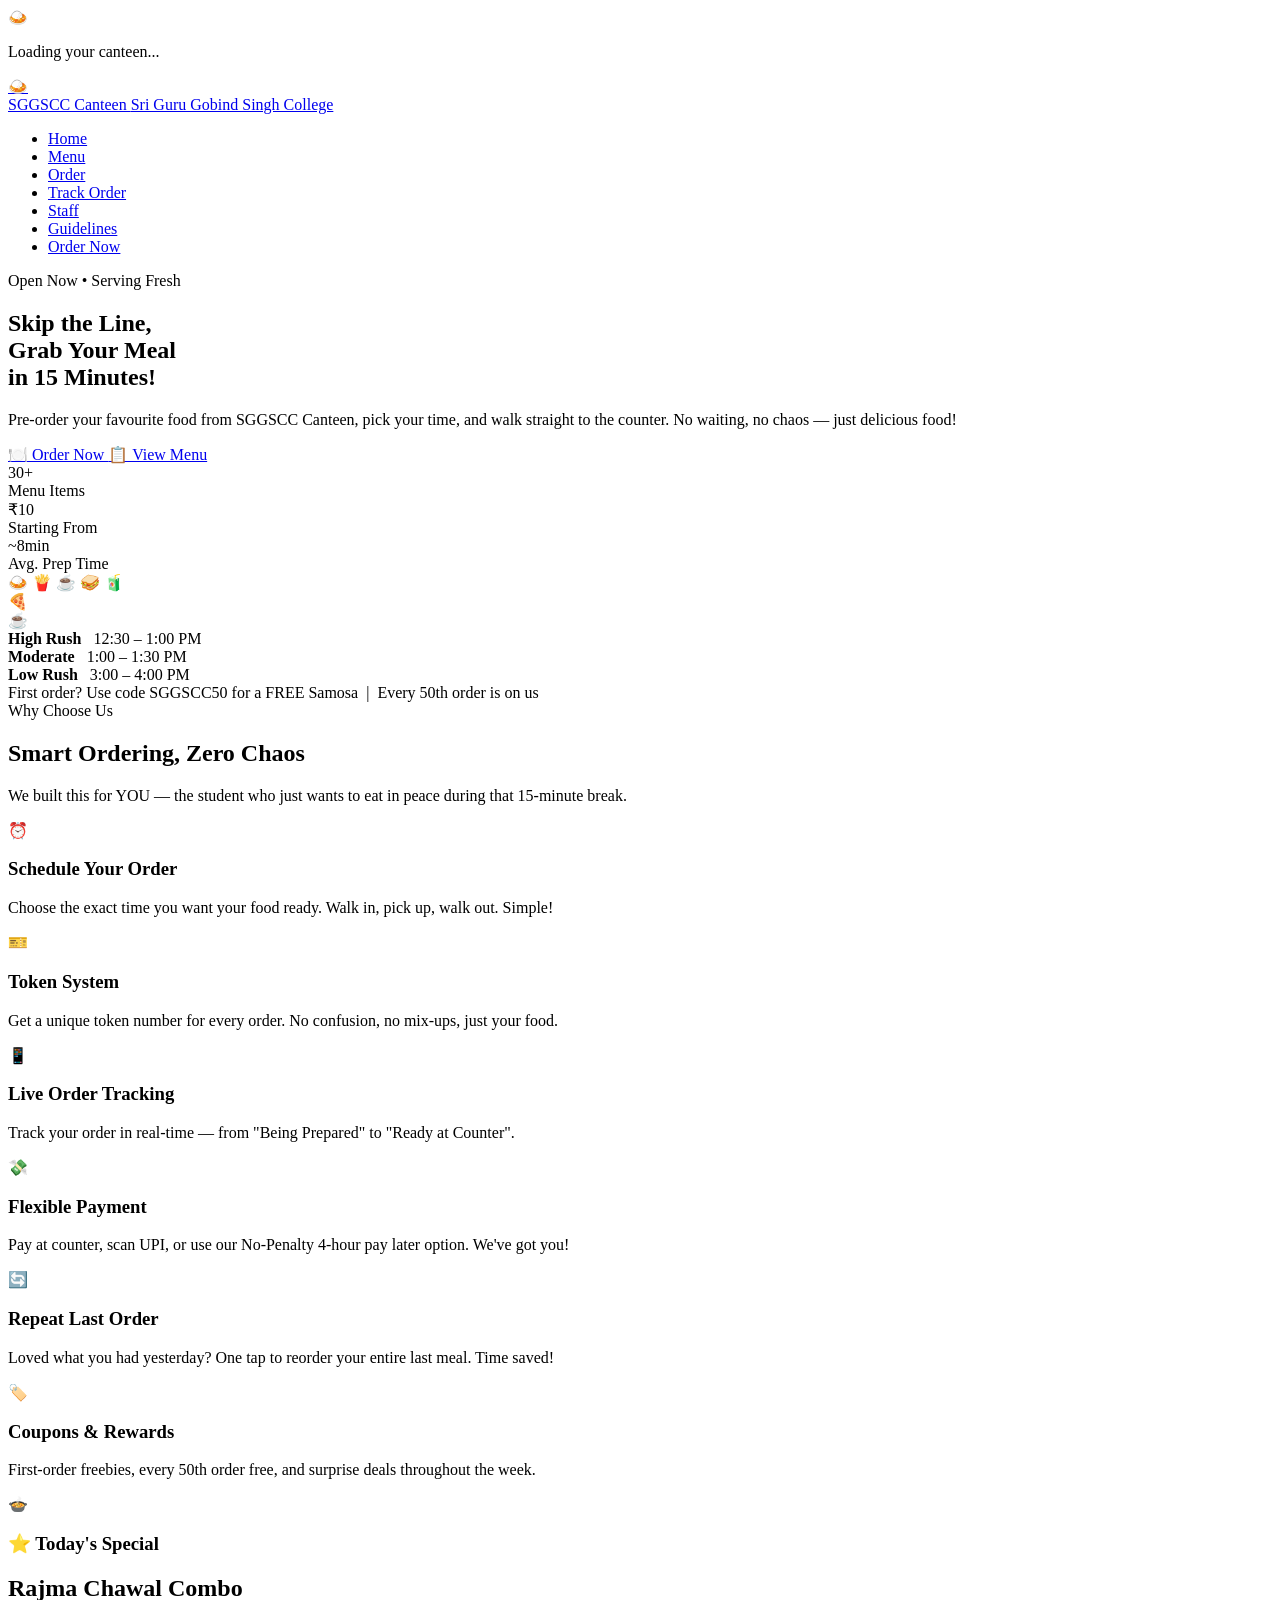
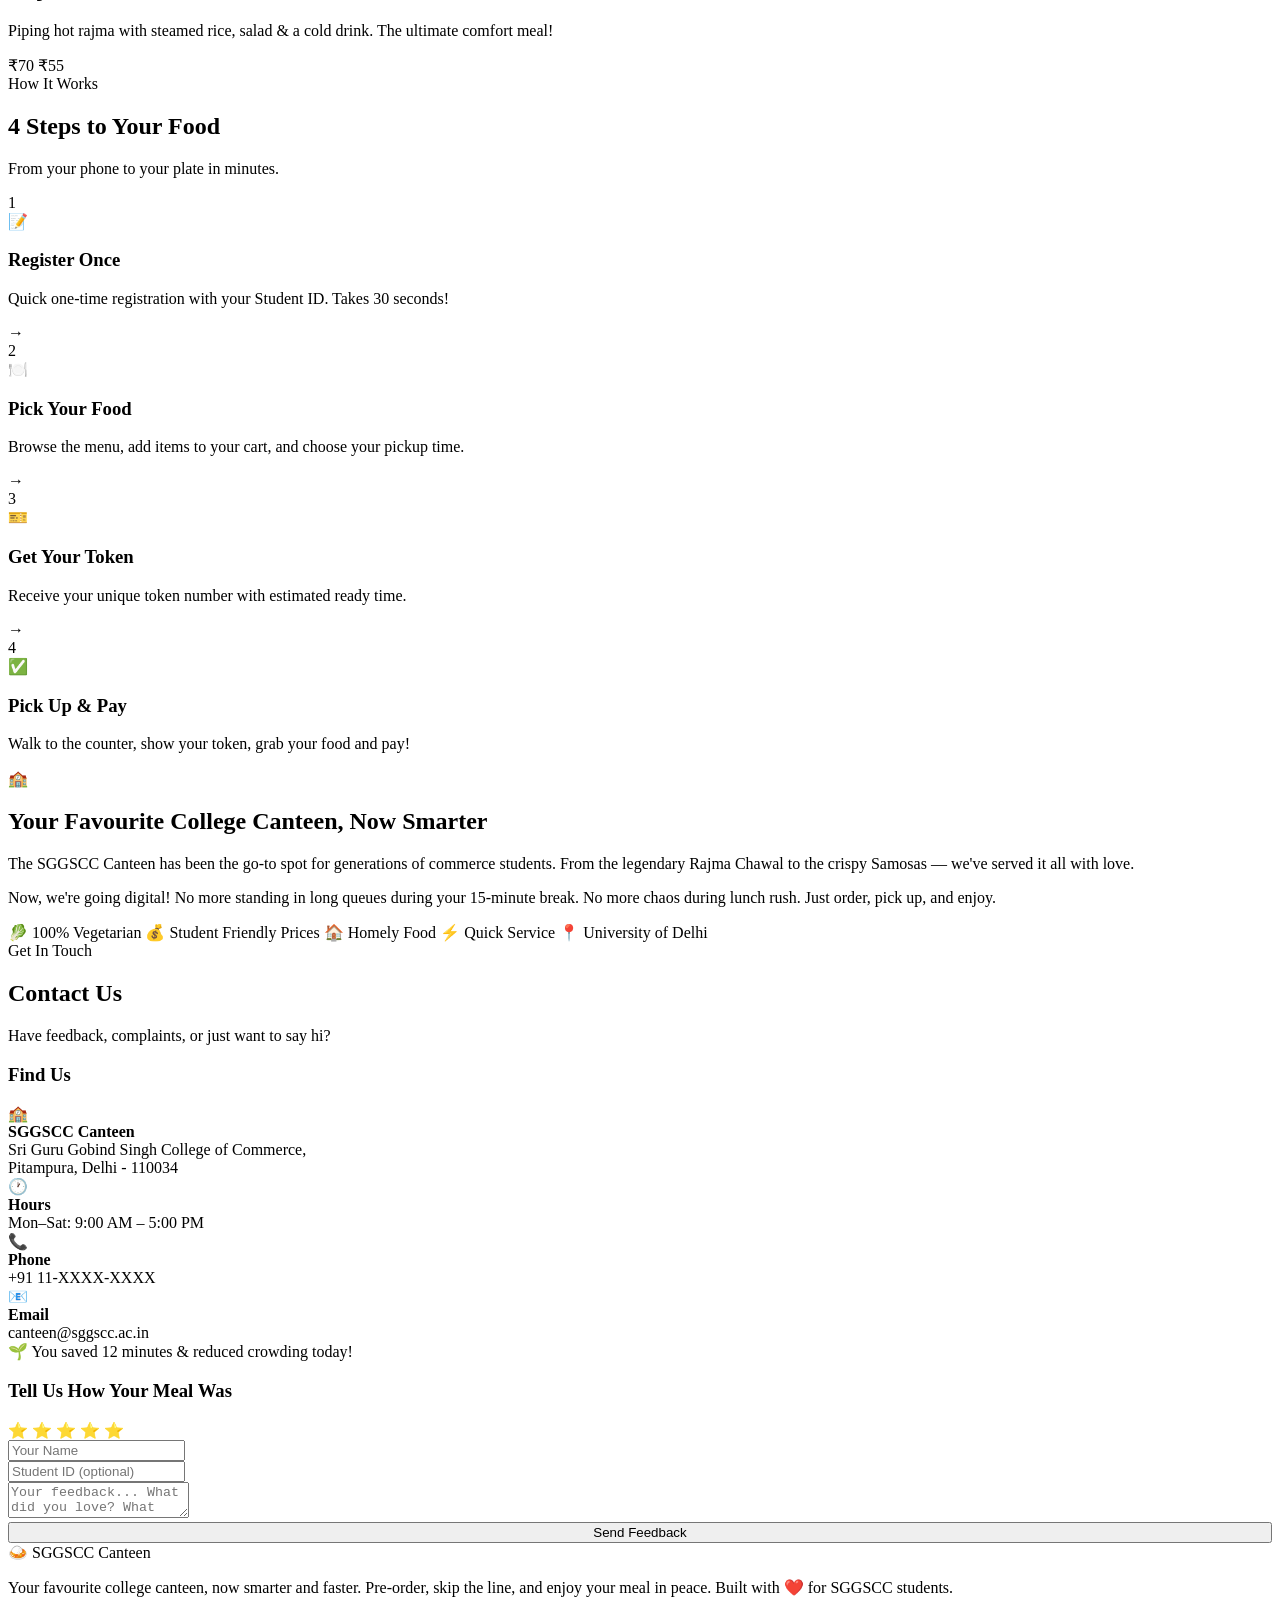
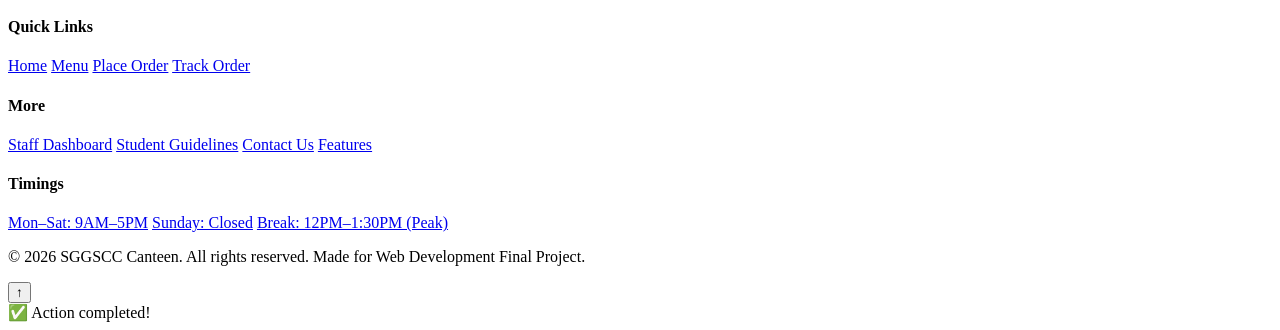
==== index.html @ a47f4fad "Add files via upload" ====
<!DOCTYPE html>
<html lang="en">
<head>
    <meta charset="UTF-8">
    <meta name="viewport" content="width=device-width, initial-scale=1.0">
    <title>SGGSCC Canteen - Sri Guru Gobind Singh College of Commerce</title>
    <link rel="stylesheet" href="css/style.css?v=2.0.0">
    <link rel="icon" href="data:image/svg+xml,<svg xmlns='http://www.w3.org/2000/svg' viewBox='0 0 100 100'><text y='.9em' font-size='90'>🍛</text></svg>">
</head>
<body>
    <!-- Preloader -->
    <div class="preloader" id="preloader">
        <div class="preloader-emoji">🍛</div>
        <p>Loading your canteen...</p>
    </div>

    <!-- Navbar -->
    <nav class="navbar" id="navbar">
        <a href="index.html" class="nav-logo">
            <span class="logo-emoji">🍛</span>
            <div class="logo-text">
                SGGSCC Canteen
                <span>Sri Guru Gobind Singh College</span>
            </div>
        </a>
        <ul class="nav-links" id="navLinks">
            <li><a href="index.html" class="active">Home</a></li>
            <li><a href="menu.html">Menu</a></li>
            <li><a href="order.html">Order</a></li>
            <li><a href="status.html">Track Order</a></li>
            <li><a href="dashboard.html">Staff</a></li>
            <li><a href="guidelines.html">Guidelines</a></li>
            <li><a href="order.html" class="nav-cta">Order Now</a></li>
        </ul>
        <div class="hamburger" id="hamburger">
            <span></span><span></span><span></span>
        </div>
    </nav>

    <!-- Hero Section -->
    <section class="hero">
        <div class="hero-bg-shapes">
            <div class="shape"></div>
            <div class="shape"></div>
            <div class="shape"></div>
        </div>

        <div class="hero-content">
            <div class="hero-badge">
                <span class="dot"></span>
                Open Now &bull; Serving Fresh
            </div>
            <h1>
                Skip the Line,<br>
                <span class="highlight">Grab Your Meal</span><br>
                in <span class="highlight-green">15 Minutes!</span>
            </h1>
            <p class="hero-subtitle">
                Pre-order your favourite food from SGGSCC Canteen, pick your time, and walk straight to the counter. No waiting, no chaos — just delicious food!
            </p>
            <div class="hero-buttons">
                <a href="order.html" class="btn btn-primary">
                    🍽️ Order Now
                </a>
                <a href="menu.html" class="btn btn-secondary">
                    📋 View Menu
                </a>
            </div>
            <div class="hero-stats">
                <div class="hero-stat">
                    <div class="number">30+</div>
                    <div class="label">Menu Items</div>
                </div>
                <div class="hero-stat">
                    <div class="number">₹10</div>
                    <div class="label">Starting From</div>
                </div>
                <div class="hero-stat">
                    <div class="number">~8min</div>
                    <div class="label">Avg. Prep Time</div>
                </div>
            </div>
        </div>

        <div class="hero-visual">
            <div class="hero-illustration">
                <span class="big-emoji">🍛</span>
                <span class="orbit-emoji">🍟</span>
                <span class="orbit-emoji">☕</span>
                <span class="orbit-emoji">🥪</span>
                <span class="orbit-emoji">🧃</span>
            </div>
        </div>

        <div class="floating-food" style="left:10%; animation-delay:0s;">🍕</div>
        <div class="floating-food" style="left:85%; animation-delay:6s;">☕</div>
    </section>

    <!-- Peak Hours Banner -->
    <div class="peak-hours-banner reveal">
        <div class="peak-item">
            <span class="peak-dot red"></span>
            <span><strong>High Rush</strong> &nbsp; 12:30 – 1:00 PM</span>
        </div>
        <div class="peak-item">
            <span class="peak-dot orange"></span>
            <span><strong>Moderate</strong> &nbsp; 1:00 – 1:30 PM</span>
        </div>
        <div class="peak-item">
            <span class="peak-dot green"></span>
            <span><strong>Low Rush</strong> &nbsp; 3:00 – 4:00 PM</span>
        </div>
    </div>

    <!-- Coupon Banner -->
    <div class="coupon-banner reveal">
        First order? Use code <span class="coupon-code">SGGSCC50</span> for a FREE Samosa &nbsp;|&nbsp; Every 50th order is on us
    </div>

    <!-- Features Section -->
    <section class="features" id="features">
        <div class="section-header reveal">
            <div class="section-badge">Why Choose Us</div>
            <h2>Smart Ordering, Zero Chaos</h2>
            <p>We built this for YOU — the student who just wants to eat in peace during that 15-minute break.</p>
        </div>
        <div class="features-grid">
            <div class="feature-card reveal">
                <span class="feature-icon">⏰</span>
                <h3>Schedule Your Order</h3>
                <p>Choose the exact time you want your food ready. Walk in, pick up, walk out. Simple!</p>
            </div>
            <div class="feature-card reveal">
                <span class="feature-icon">🎫</span>
                <h3>Token System</h3>
                <p>Get a unique token number for every order. No confusion, no mix-ups, just your food.</p>
            </div>
            <div class="feature-card reveal">
                <span class="feature-icon">📱</span>
                <h3>Live Order Tracking</h3>
                <p>Track your order in real-time — from "Being Prepared" to "Ready at Counter".</p>
            </div>
            <div class="feature-card reveal">
                <span class="feature-icon">💸</span>
                <h3>Flexible Payment</h3>
                <p>Pay at counter, scan UPI, or use our No-Penalty 4-hour pay later option. We've got you!</p>
            </div>
            <div class="feature-card reveal">
                <span class="feature-icon">🔄</span>
                <h3>Repeat Last Order</h3>
                <p>Loved what you had yesterday? One tap to reorder your entire last meal. Time saved!</p>
            </div>
            <div class="feature-card reveal">
                <span class="feature-icon">🏷️</span>
                <h3>Coupons & Rewards</h3>
                <p>First-order freebies, every 50th order free, and surprise deals throughout the week.</p>
            </div>
        </div>
    </section>

    <!-- Daily Special -->
    <div class="daily-special reveal" id="dailySpecial">
        <div class="special-emoji">🍲</div>
        <div class="daily-special-content">
            <h3>⭐ Today's Special</h3>
            <h2 id="specialName">Rajma Chawal Combo</h2>
            <p id="specialDesc">Piping hot rajma with steamed rice, salad & a cold drink. The ultimate comfort meal!</p>
            <div class="daily-special-price">
                <span class="old-price">₹70</span>
                <span id="specialPrice">₹55</span>
            </div>
        </div>
    </div>

    <!-- How It Works -->
    <section class="how-it-works">
        <div class="section-header reveal">
            <div class="section-badge">How It Works</div>
            <h2>4 Steps to Your Food</h2>
            <p>From your phone to your plate in minutes.</p>
        </div>
        <div class="steps-container">
            <div class="step-card reveal">
                <div class="step-number">1</div>
                <span class="step-emoji">📝</span>
                <h3>Register Once</h3>
                <p>Quick one-time registration with your Student ID. Takes 30 seconds!</p>
            </div>
            <span class="step-arrow reveal">→</span>
            <div class="step-card reveal">
                <div class="step-number">2</div>
                <span class="step-emoji">🍽️</span>
                <h3>Pick Your Food</h3>
                <p>Browse the menu, add items to your cart, and choose your pickup time.</p>
            </div>
            <span class="step-arrow reveal">→</span>
            <div class="step-card reveal">
                <div class="step-number">3</div>
                <span class="step-emoji">🎫</span>
                <h3>Get Your Token</h3>
                <p>Receive your unique token number with estimated ready time.</p>
            </div>
            <span class="step-arrow reveal">→</span>
            <div class="step-card reveal">
                <div class="step-number">4</div>
                <span class="step-emoji">✅</span>
                <h3>Pick Up & Pay</h3>
                <p>Walk to the counter, show your token, grab your food and pay!</p>
            </div>
        </div>
    </section>

    <!-- About Section -->
    <section class="about-section" id="about">
        <div class="about-grid">
            <div class="about-image reveal-left">🏫</div>
            <div class="about-content reveal-right">
                <h2>Your Favourite College Canteen, Now Smarter</h2>
                <p>
                    The SGGSCC Canteen has been the go-to spot for generations of commerce students. 
                    From the legendary Rajma Chawal to the crispy Samosas — we've served it all with love.
                </p>
                <p>
                    Now, we're going digital! No more standing in long queues during your 15-minute break. 
                    No more chaos during lunch rush. Just order, pick up, and enjoy.
                </p>
                <div class="about-tags">
                    <span class="tag">🥬 100% Vegetarian</span>
                    <span class="tag">💰 Student Friendly Prices</span>
                    <span class="tag">🏠 Homely Food</span>
                    <span class="tag">⚡ Quick Service</span>
                    <span class="tag">📍 University of Delhi</span>
                </div>
            </div>
        </div>
    </section>

    <!-- Contact & Feedback Section -->
    <section class="contact-section" id="contact">
        <div class="section-header reveal">
            <div class="section-badge">Get In Touch</div>
            <h2>Contact Us</h2>
            <p>Have feedback, complaints, or just want to say hi?</p>
        </div>
        <div class="contact-grid">
            <div class="contact-info-card reveal-left">
                <h3>Find Us</h3>
                <div class="contact-detail">
                    <span class="contact-emoji">🏫</span>
                    <div>
                        <strong>SGGSCC Canteen</strong><br>
                        Sri Guru Gobind Singh College of Commerce,<br>
                        Pitampura, Delhi - 110034
                    </div>
                </div>
                <div class="contact-detail">
                    <span class="contact-emoji">🕐</span>
                    <div>
                        <strong>Hours</strong><br>
                        Mon–Sat: 9:00 AM – 5:00 PM
                    </div>
                </div>
                <div class="contact-detail">
                    <span class="contact-emoji">📞</span>
                    <div>
                        <strong>Phone</strong><br>
                        +91 11-XXXX-XXXX
                    </div>
                </div>
                <div class="contact-detail">
                    <span class="contact-emoji">📧</span>
                    <div>
                        <strong>Email</strong><br>
                        canteen@sggscc.ac.in
                    </div>
                </div>
                <div class="sustainability-score">
                    🌱 You saved 12 minutes & reduced crowding today!
                </div>
            </div>
            <div class="feedback-form reveal-right">
                <h3>Tell Us How Your Meal Was</h3>
                <div class="star-rating" id="starRating">
                    <span class="star" data-rating="1">⭐</span>
                    <span class="star" data-rating="2">⭐</span>
                    <span class="star" data-rating="3">⭐</span>
                    <span class="star" data-rating="4">⭐</span>
                    <span class="star" data-rating="5">⭐</span>
                </div>
                <div class="form-group">
                    <input type="text" class="form-input" placeholder="Your Name">
                </div>
                <div class="form-group">
                    <input type="text" class="form-input" placeholder="Student ID (optional)">
                </div>
                <div class="form-group">
                    <textarea class="form-input" placeholder="Your feedback... What did you love? What can we improve?"></textarea>
                </div>
                <button class="btn btn-primary" onclick="submitFeedback()" style="width:100%; justify-content:center;">
                    Send Feedback
                </button>
            </div>
        </div>
    </section>

    <!-- Footer -->
    <footer class="footer">
        <div class="footer-grid">
            <div class="footer-brand">
                <div class="footer-logo">🍛 SGGSCC Canteen</div>
                <p>
                    Your favourite college canteen, now smarter and faster. Pre-order, skip the line, 
                    and enjoy your meal in peace. Built with ❤️ for SGGSCC students.
                </p>
            </div>
            <div class="footer-col">
                <h4>Quick Links</h4>
                <a href="index.html">Home</a>
                <a href="menu.html">Menu</a>
                <a href="order.html">Place Order</a>
                <a href="status.html">Track Order</a>
            </div>
            <div class="footer-col">
                <h4>More</h4>
                <a href="dashboard.html">Staff Dashboard</a>
                <a href="guidelines.html">Student Guidelines</a>
                <a href="#contact">Contact Us</a>
                <a href="#features">Features</a>
            </div>
            <div class="footer-col">
                <h4>Timings</h4>
                <a href="#">Mon–Sat: 9AM–5PM</a>
                <a href="#">Sunday: Closed</a>
                <a href="#">Break: 12PM–1:30PM (Peak)</a>
            </div>
        </div>
        <div class="footer-bottom">
            <p>© 2026 SGGSCC Canteen. All rights reserved. Made for Web Development Final Project.</p>
        </div>
    </footer>

    <!-- Back to Top -->
    <button class="back-to-top" id="backToTop" onclick="window.scrollTo({top:0,behavior:'smooth'})">↑</button>

    <!-- Toast Notification -->
    <div class="toast" id="toast">
        <span class="toast-emoji">✅</span>
        <span class="toast-msg" id="toastMsg">Action completed!</span>
    </div>

    <script src="js/main.js?v=2.0.0"></script>
</body>
</html>
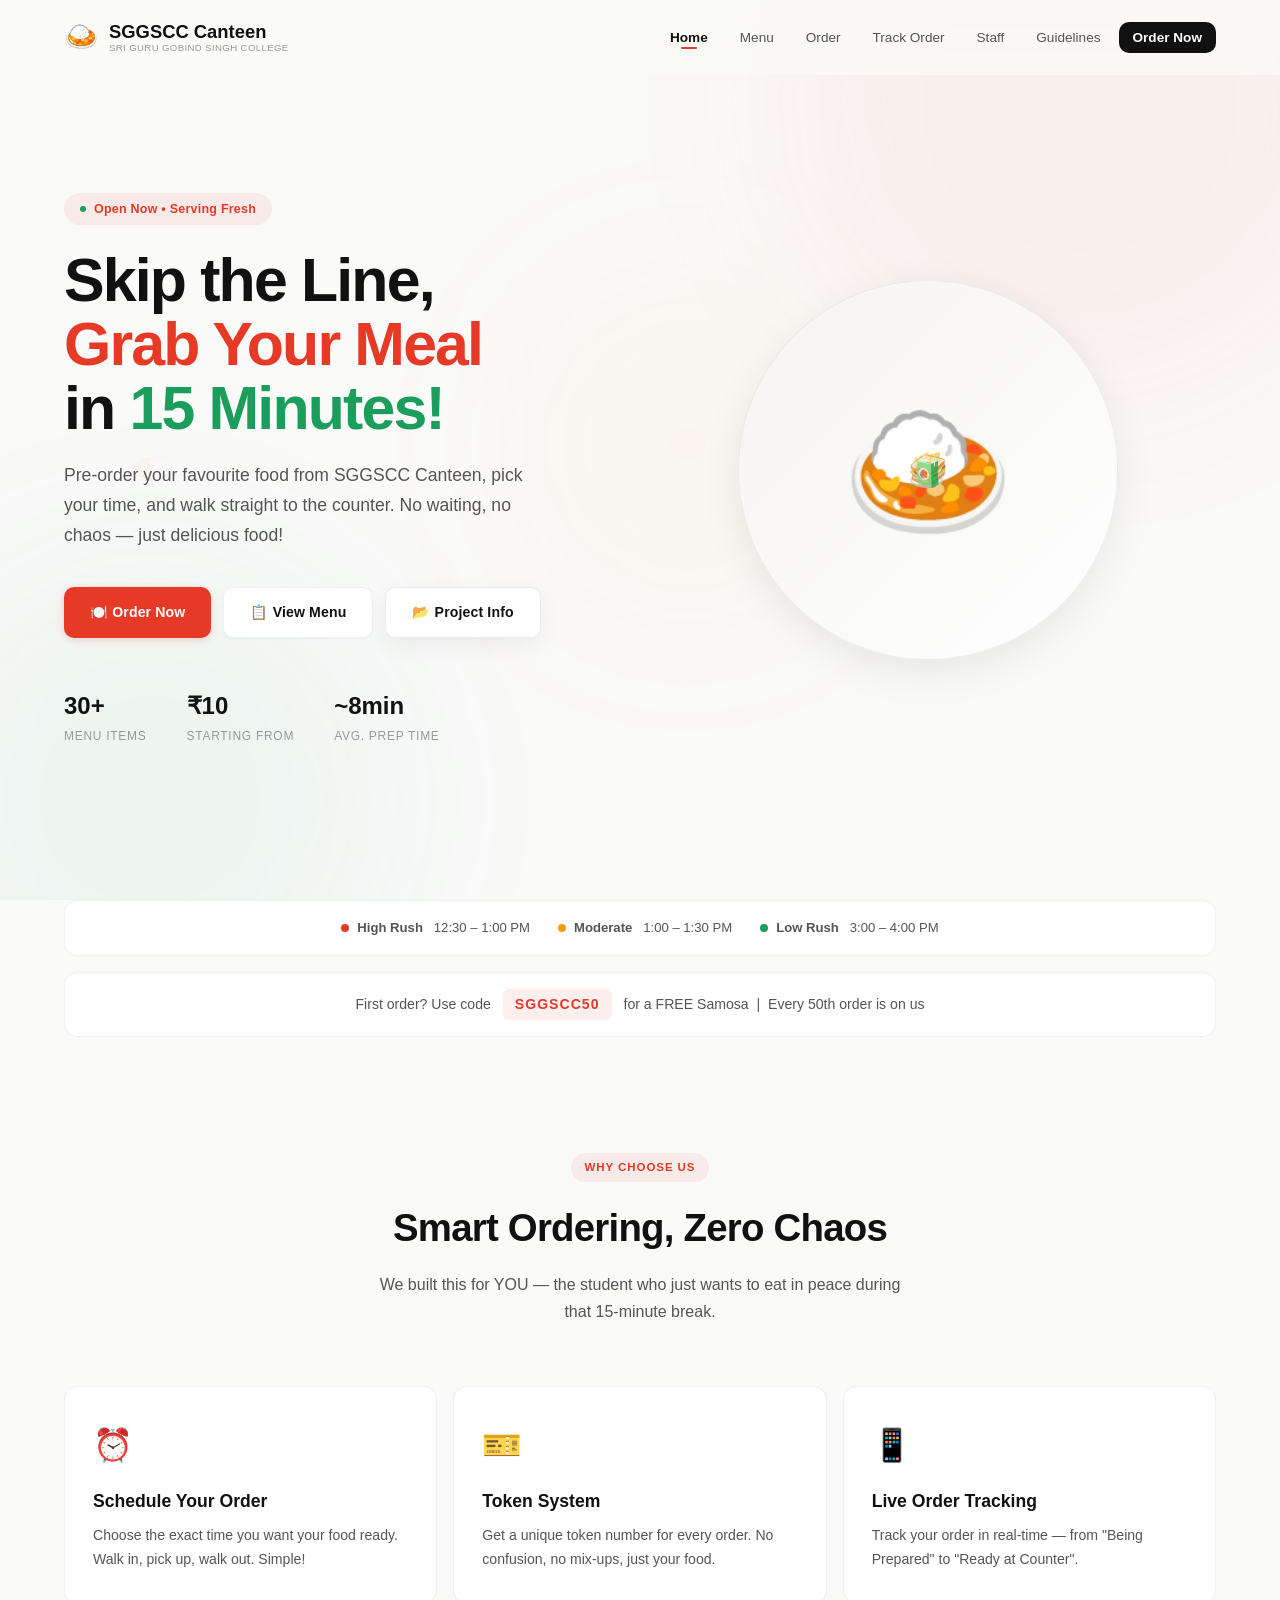
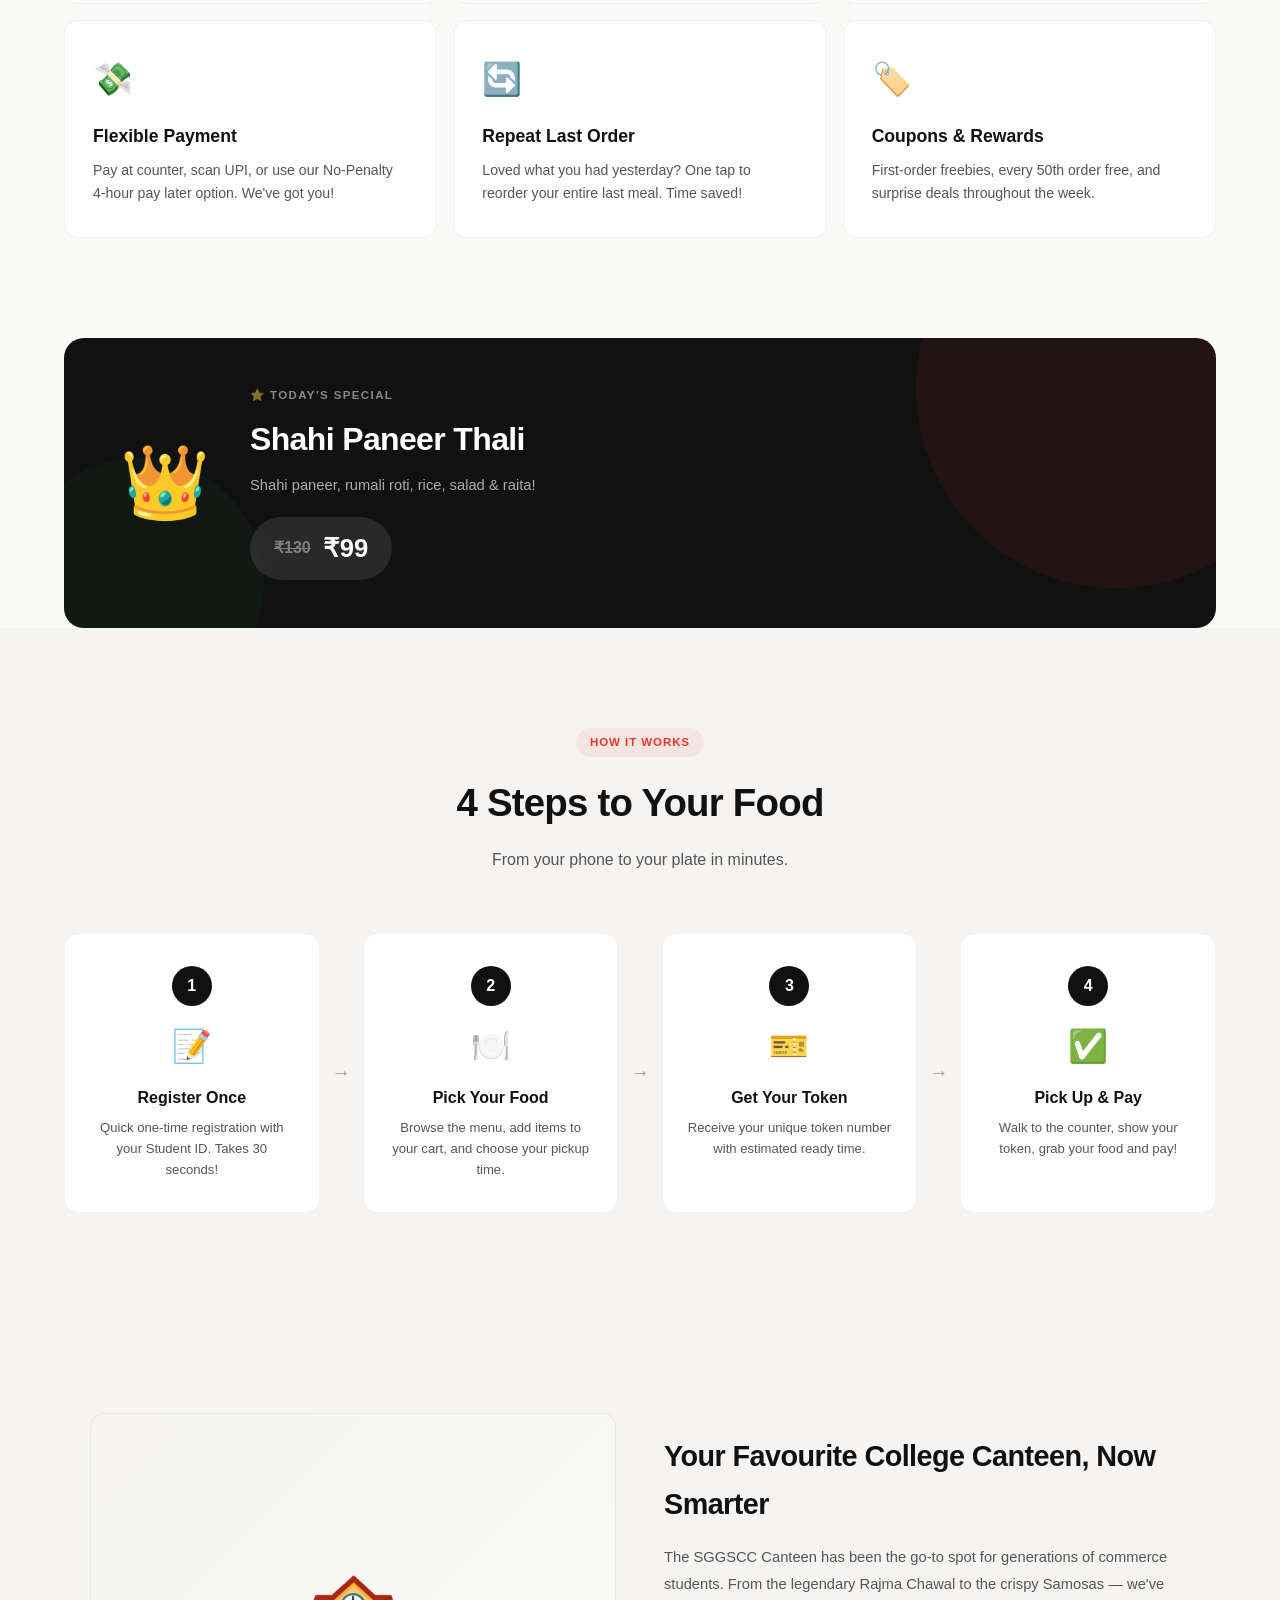
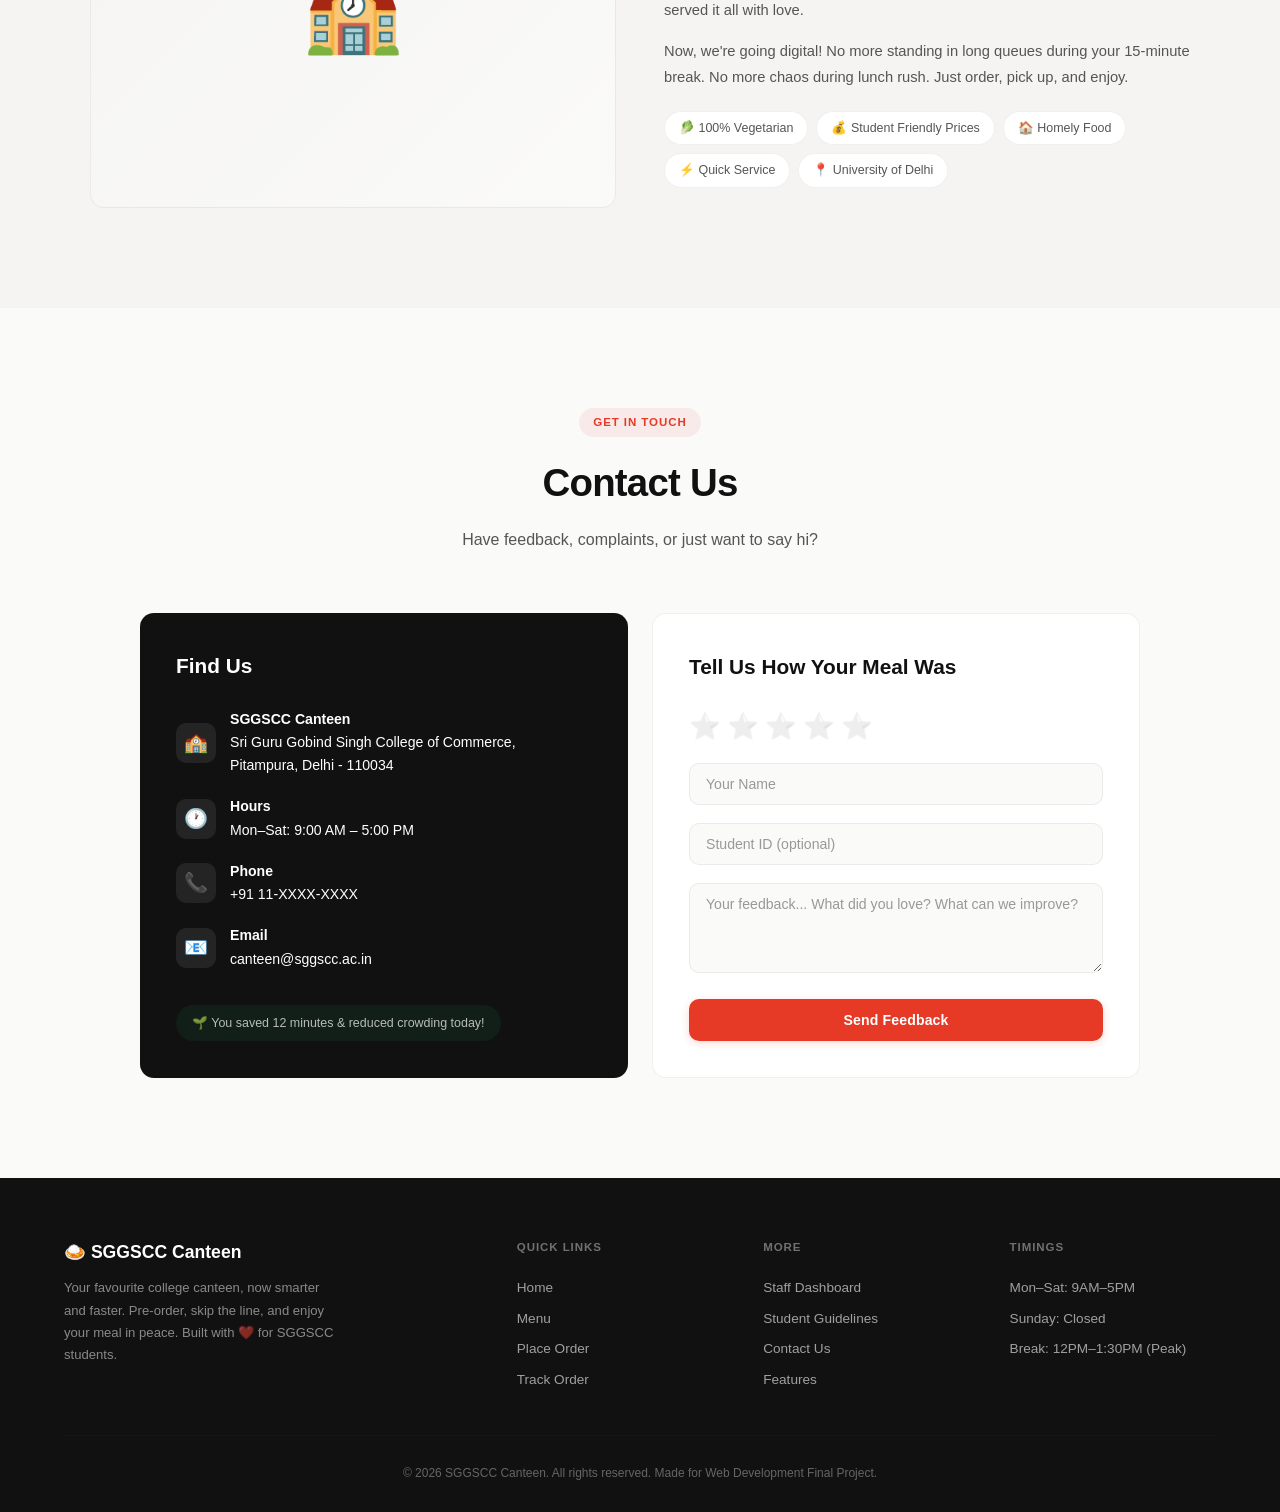
==== commit c894a2fa: "Add Modal" ====
--- a/index.html
+++ b/index.html
@@ -65,6 +65,9 @@
                 <a href="menu.html" class="btn btn-secondary">
                     📋 View Menu
                 </a>
+                <button id="projectInfoBtn" class="btn btn-tertiary">
+                    📂 Project Info
+                </button>
             </div>
             <div class="hero-stats">
                 <div class="hero-stat">
@@ -342,6 +345,24 @@
     <!-- Back to Top -->
     <button class="back-to-top" id="backToTop" onclick="window.scrollTo({top:0,behavior:'smooth'})">↑</button>
 
+    <!-- Project Modal -->
+    <div class="modal-overlay" id="projectModal" aria-hidden="true">
+        <div class="modal-card" role="dialog" aria-modal="true" aria-labelledby="projectModalTitle">
+            <button class="modal-close" id="projectModalClose" aria-label="Close project modal">×</button>
+            <div class="modal-heading">
+                <div class="modal-icon">📁</div>
+                <div>
+                    <h2 id="projectModalTitle">Project Resources</h2>
+                    <p>Download the report or open the source code repository in a new tab.</p>
+                </div>
+            </div>
+            <div class="modal-buttons">
+                <a href="Reporting.pdf" download class="btn btn-primary">Download Report</a>
+                <a href="https://github.com/eknoor127/WEB-DEV-project-canteen" target="_blank" rel="noopener noreferrer" class="btn btn-secondary">View Source Code</a>
+            </div>
+        </div>
+    </div>
+
     <!-- Toast Notification -->
     <div class="toast" id="toast">
         <span class="toast-emoji">✅</span>
--- a/css/style.css
+++ b/css/style.css
@@ -0,0 +1,1328 @@
+@import url('https://fonts.googleapis.com/css2?family=Inter:wght@300;400;500;600;700;800;900&family=Space+Grotesk:wght@400;500;600;700&display=swap');
+
+:root {
+    --primary: #E63926;
+    --primary-dark: #C0312A;
+    --primary-soft: rgba(230, 57, 38, 0.08);
+    --secondary: #1B9E5C;
+    --secondary-soft: rgba(27, 158, 92, 0.08);
+    --accent: #F59E0B;
+    --bg: #FAFAF9;
+    --bg-elevated: #FFFFFF;
+    --bg-subtle: #F5F4F2;
+    --text: #111111;
+    --text-secondary: #555555;
+    --text-tertiary: #999999;
+    --border: rgba(0, 0, 0, 0.06);
+    --border-hover: rgba(0, 0, 0, 0.12);
+    --shadow-sm: 0 1px 3px rgba(0,0,0,0.04);
+    --shadow-md: 0 4px 20px rgba(0,0,0,0.06);
+    --shadow-lg: 0 12px 40px rgba(0,0,0,0.08);
+    --shadow-xl: 0 24px 60px rgba(0,0,0,0.1);
+    --radius: 14px;
+    --radius-sm: 10px;
+    --radius-lg: 20px;
+    --ease: cubic-bezier(0.22, 1, 0.36, 1);
+    --ease-out: cubic-bezier(0, 0, 0.2, 1);
+}
+
+* { margin: 0; padding: 0; box-sizing: border-box; }
+html { scroll-behavior: smooth; scroll-padding-top: 80px; }
+
+body {
+    font-family: 'Inter', -apple-system, BlinkMacSystemFont, sans-serif;
+    background: var(--bg);
+    color: var(--text);
+    overflow-x: hidden;
+    line-height: 1.65;
+    -webkit-font-smoothing: antialiased;
+    -moz-osx-font-smoothing: grayscale;
+}
+
+::-webkit-scrollbar { width: 8px; }
+::-webkit-scrollbar-track { background: transparent; }
+::-webkit-scrollbar-thumb { background: rgba(0,0,0,0.15); border-radius: 10px; }
+::-webkit-scrollbar-thumb:hover { background: rgba(0,0,0,0.25); }
+
+/* ============ PRELOADER ============ */
+.preloader {
+    position: fixed; inset: 0;
+    background: var(--bg);
+    display: flex; flex-direction: column; align-items: center; justify-content: center;
+    z-index: 99999;
+    transition: opacity 0.6s var(--ease), visibility 0.6s;
+}
+.preloader.hidden { opacity: 0; visibility: hidden; }
+.preloader-emoji { font-size: 48px; animation: preloaderPulse 1.8s ease-in-out infinite; }
+.preloader p {
+    font-family: 'Space Grotesk', sans-serif;
+    font-size: 0.9rem; font-weight: 600;
+    color: var(--text-tertiary); margin-top: 16px;
+    letter-spacing: 0.02em;
+}
+@keyframes preloaderPulse {
+    0%, 100% { transform: scale(1); opacity: 1; }
+    50% { transform: scale(1.08); opacity: 0.7; }
+}
+
+/* ============ NAVBAR ============ */
+.navbar {
+    position: fixed; top: 0; left: 0; width: 100%;
+    padding: 14px 5%;
+    display: flex; align-items: center; justify-content: space-between;
+    background: rgba(250, 250, 249, 0.8);
+    backdrop-filter: blur(24px) saturate(180%);
+    -webkit-backdrop-filter: blur(24px) saturate(180%);
+    z-index: 1000;
+    transition: all 0.4s var(--ease);
+    border-bottom: 1px solid transparent;
+}
+.navbar.scrolled {
+    padding: 10px 5%;
+    border-bottom: 1px solid var(--border);
+    box-shadow: var(--shadow-sm);
+}
+.nav-logo {
+    display: flex; align-items: center; gap: 10px;
+    text-decoration: none;
+}
+.nav-logo .logo-emoji { font-size: 28px; }
+.nav-logo .logo-text {
+    font-family: 'Space Grotesk', sans-serif;
+    font-size: 1.15rem; font-weight: 700;
+    color: var(--text); line-height: 1.15;
+}
+.nav-logo .logo-text span {
+    display: block; font-family: 'Inter', sans-serif;
+    font-size: 0.6rem; color: var(--text-tertiary);
+    font-weight: 500; letter-spacing: 0.04em;
+    text-transform: uppercase;
+}
+.nav-links {
+    display: flex; align-items: center; gap: 4px; list-style: none;
+}
+.nav-links a {
+    text-decoration: none; color: var(--text-secondary);
+    font-weight: 500; font-size: 0.85rem;
+    padding: 8px 14px; border-radius: var(--radius-sm);
+    transition: all 0.25s var(--ease);
+    position: relative;
+}
+.nav-links a:hover { color: var(--text); background: var(--bg-subtle); }
+.nav-links a.active { color: var(--text); font-weight: 600; }
+.nav-links a.active::after {
+    content: ''; position: absolute;
+    bottom: 4px; left: 50%; transform: translateX(-50%);
+    width: 16px; height: 2px;
+    background: var(--primary); border-radius: 10px;
+}
+.nav-cta {
+    background: var(--text) !important; color: white !important;
+    font-weight: 600 !important;
+    border-radius: var(--radius-sm) !important;
+}
+.nav-cta:hover {
+    background: var(--primary) !important;
+    transform: translateY(-1px);
+    box-shadow: 0 4px 16px rgba(230, 57, 38, 0.25) !important;
+}
+.hamburger {
+    display: none; flex-direction: column; gap: 5px;
+    cursor: pointer; padding: 5px; z-index: 1001;
+}
+.hamburger span {
+    width: 24px; height: 2px; background: var(--text);
+    border-radius: 2px; transition: all 0.3s var(--ease);
+}
+.hamburger.active span:nth-child(1) { transform: rotate(45deg) translate(4px, 5px); }
+.hamburger.active span:nth-child(2) { opacity: 0; }
+.hamburger.active span:nth-child(3) { transform: rotate(-45deg) translate(4px, -5px); }
+
+/* ============ HERO ============ */
+.hero {
+    min-height: 100vh;
+    display: flex; align-items: center;
+    padding: 120px 5% 80px;
+    position: relative; overflow: hidden;
+    background: var(--bg);
+}
+.hero-bg-shapes {
+    position: absolute; inset: 0; pointer-events: none; overflow: hidden;
+}
+.hero-bg-shapes .shape {
+    position: absolute; border-radius: 50%; filter: blur(80px);
+}
+.hero-bg-shapes .shape:nth-child(1) {
+    width: 600px; height: 600px;
+    background: rgba(230, 57, 38, 0.06);
+    top: -200px; right: -100px;
+    animation: morphBlob 20s ease-in-out infinite;
+}
+.hero-bg-shapes .shape:nth-child(2) {
+    width: 500px; height: 500px;
+    background: rgba(27, 158, 92, 0.05);
+    bottom: -150px; left: -100px;
+    animation: morphBlob 24s ease-in-out infinite reverse;
+}
+.hero-bg-shapes .shape:nth-child(3) {
+    width: 350px; height: 350px;
+    background: rgba(245, 158, 11, 0.04);
+    top: 30%; left: 40%;
+    animation: morphBlob 18s ease-in-out infinite 4s;
+}
+@keyframes morphBlob {
+    0%, 100% { transform: translate(0, 0) scale(1); }
+    25% { transform: translate(30px, -20px) scale(1.05); }
+    50% { transform: translate(-20px, 30px) scale(0.95); }
+    75% { transform: translate(20px, 20px) scale(1.03); }
+}
+.floating-food {
+    position: absolute; font-size: 1.5rem; opacity: 0.06;
+    animation: gentleRise 18s linear infinite;
+    pointer-events: none;
+}
+@keyframes gentleRise {
+    0% { transform: translateY(100vh) rotate(0deg); opacity: 0; }
+    5% { opacity: 0.06; }
+    95% { opacity: 0.06; }
+    100% { transform: translateY(-60px) rotate(45deg); opacity: 0; }
+}
+.hero-content {
+    flex: 1; max-width: 620px; position: relative; z-index: 2;
+}
+.hero-badge {
+    display: inline-flex; align-items: center; gap: 8px;
+    background: var(--primary-soft);
+    color: var(--primary); padding: 6px 16px;
+    border-radius: 50px; font-size: 0.78rem;
+    font-weight: 600; margin-bottom: 24px;
+    letter-spacing: 0.02em;
+    animation: fadeSlideUp 0.8s var(--ease) both;
+}
+.hero-badge .dot {
+    width: 6px; height: 6px;
+    background: var(--secondary); border-radius: 50%;
+    animation: gentlePulse 3s ease-in-out infinite;
+}
+@keyframes gentlePulse {
+    0%, 100% { opacity: 1; } 50% { opacity: 0.4; }
+}
+.hero h1 {
+    font-family: 'Space Grotesk', sans-serif;
+    font-size: 3.8rem; line-height: 1.05;
+    font-weight: 700; color: var(--text);
+    margin-bottom: 20px; letter-spacing: -0.03em;
+    animation: fadeSlideUp 0.8s var(--ease) 0.1s both;
+}
+.hero h1 .highlight {
+    color: var(--primary); position: relative; display: inline;
+}
+.hero h1 .highlight-green { color: var(--secondary); }
+.hero-subtitle {
+    font-size: 1.1rem; color: var(--text-secondary);
+    margin-bottom: 36px; max-width: 480px;
+    line-height: 1.7; font-weight: 400;
+    animation: fadeSlideUp 0.8s var(--ease) 0.2s both;
+}
+.hero-buttons {
+    display: flex; gap: 12px; flex-wrap: wrap;
+    animation: fadeSlideUp 0.8s var(--ease) 0.3s both;
+}
+.btn {
+    display: inline-flex; align-items: center; gap: 8px;
+    padding: 13px 26px; border-radius: var(--radius-sm);
+    font-family: 'Inter', sans-serif;
+    font-size: 0.88rem; font-weight: 600;
+    text-decoration: none; border: none; cursor: pointer;
+    transition: all 0.3s var(--ease);
+    letter-spacing: 0.01em;
+}
+.btn-primary {
+    background: var(--primary); color: white;
+    box-shadow: 0 2px 8px rgba(230, 57, 38, 0.2);
+}
+.btn-primary:hover {
+    background: var(--primary-dark);
+    transform: translateY(-2px);
+    box-shadow: 0 8px 24px rgba(230, 57, 38, 0.25);
+}
+.btn-secondary {
+    background: var(--bg-elevated); color: var(--text);
+    border: 1px solid var(--border);
+    box-shadow: var(--shadow-sm);
+}
+.btn-secondary:hover {
+    border-color: var(--border-hover);
+    transform: translateY(-2px);
+    box-shadow: var(--shadow-md);
+}
+.btn-tertiary {
+    background: rgba(255,255,255,0.95);
+    color: var(--text);
+    border: 1px solid rgba(0,0,0,0.08);
+    box-shadow: 0 8px 24px rgba(0,0,0,0.06);
+}
+.btn-tertiary:hover {
+    background: white;
+    transform: translateY(-2px);
+    box-shadow: 0 10px 28px rgba(0,0,0,0.08);
+}
+.modal-overlay {
+    position: fixed; inset: 0;
+    background: rgba(15, 23, 42, 0.55);
+    display: flex; align-items: center; justify-content: center;
+    opacity: 0; visibility: hidden;
+    pointer-events: none;
+    transition: opacity 0.25s ease, visibility 0.25s ease;
+    z-index: 2000;
+}
+.modal-overlay.open {
+    opacity: 1; visibility: visible;
+    pointer-events: auto;
+}
+.modal-card {
+    width: min(520px, calc(100% - 40px));
+    background: rgba(255,255,255,0.98);
+    border-radius: 28px;
+    padding: 34px;
+    box-shadow: var(--shadow-xl);
+    border: 1px solid rgba(255,255,255,0.95);
+    backdrop-filter: blur(18px);
+    position: relative;
+}
+.modal-close {
+    position: absolute; top: 18px; right: 18px;
+    background: rgba(255,255,255,0.9);
+    border: none; width: 36px; height: 36px;
+    border-radius: 50%; font-size: 1.25rem;
+    cursor: pointer; color: var(--text-secondary);
+    transition: background 0.25s ease, transform 0.25s ease;
+}
+.modal-close:hover {
+    background: white;
+    transform: scale(1.05);
+}
+.modal-heading {
+    display: flex; align-items: center; gap: 18px;
+    margin-bottom: 28px;
+}
+.modal-icon {
+    width: 56px; height: 56px;
+    display: grid; place-items: center;
+    background: var(--primary-soft);
+    color: var(--primary);
+    border-radius: 18px;
+    font-size: 1.65rem;
+}
+.modal-heading h2 {
+    font-size: 1.65rem;
+    margin-bottom: 8px;
+}
+.modal-heading p {
+    color: var(--text-secondary);
+    line-height: 1.7;
+}
+.modal-buttons {
+    display: flex; gap: 14px; flex-wrap: wrap;
+    justify-content: flex-start;
+}
+@media (max-width: 520px) {
+    .modal-card {
+        padding: 24px;
+    }
+    .modal-buttons {
+        flex-direction: column;
+        gap: 12px;
+    }
+}
+.btn-green {
+    background: var(--secondary); color: white;
+    box-shadow: 0 2px 8px rgba(27, 158, 92, 0.2);
+}
+.btn-green:hover {
+    transform: translateY(-2px);
+    box-shadow: 0 8px 24px rgba(27, 158, 92, 0.25);
+}
+.hero-visual {
+    flex: 1; display: flex; align-items: center; justify-content: center;
+    position: relative; z-index: 2;
+    animation: fadeSlideUp 1s var(--ease) 0.4s both;
+}
+.hero-illustration {
+    width: 380px; height: 380px;
+    background: linear-gradient(135deg, var(--bg-subtle), var(--bg-elevated));
+    border-radius: 50%; border: 1px solid var(--border);
+    display: flex; align-items: center; justify-content: center;
+    position: relative;
+    box-shadow: var(--shadow-lg);
+}
+.hero-illustration .big-emoji {
+    font-size: 140px;
+    animation: gentleFloat 6s ease-in-out infinite;
+}
+@keyframes gentleFloat {
+    0%, 100% { transform: translateY(0); }
+    50% { transform: translateY(-12px); }
+}
+.hero-illustration .orbit-emoji {
+    position: absolute; font-size: 32px;
+    animation: orbit 20s linear infinite;
+    opacity: 0.7;
+}
+.hero-illustration .orbit-emoji:nth-child(2) { animation-delay: 0s; }
+.hero-illustration .orbit-emoji:nth-child(3) { animation-delay: -5s; }
+.hero-illustration .orbit-emoji:nth-child(4) { animation-delay: -10s; }
+.hero-illustration .orbit-emoji:nth-child(5) { animation-delay: -15s; }
+@keyframes orbit {
+    0% { transform: rotate(0deg) translateX(180px) rotate(0deg); }
+    100% { transform: rotate(360deg) translateX(180px) rotate(-360deg); }
+}
+.hero-stats {
+    display: flex; gap: 40px; margin-top: 48px;
+    animation: fadeSlideUp 0.8s var(--ease) 0.5s both;
+}
+.hero-stat { text-align: left; }
+.hero-stat .number {
+    font-family: 'Space Grotesk', sans-serif;
+    font-size: 1.5rem; font-weight: 700;
+    color: var(--text);
+}
+.hero-stat .label {
+    font-size: 0.75rem; color: var(--text-tertiary);
+    font-weight: 500; text-transform: uppercase;
+    letter-spacing: 0.06em; margin-top: 2px;
+}
+
+/* ============ SECTIONS ============ */
+section { padding: 100px 5%; }
+.section-header {
+    text-align: center; margin-bottom: 60px;
+}
+.section-header .section-badge {
+    display: inline-flex; align-items: center; gap: 6px;
+    background: var(--primary-soft); color: var(--primary);
+    padding: 5px 14px; border-radius: 50px;
+    font-size: 0.72rem; font-weight: 600;
+    margin-bottom: 14px;
+    text-transform: uppercase; letter-spacing: 0.08em;
+}
+.section-header h2 {
+    font-family: 'Space Grotesk', sans-serif;
+    font-size: 2.4rem; font-weight: 700;
+    color: var(--text); margin-bottom: 12px;
+    letter-spacing: -0.02em;
+}
+.section-header p {
+    font-size: 1rem; color: var(--text-secondary);
+    max-width: 540px; margin: 0 auto; line-height: 1.7;
+}
+
+/* ============ PEAK HOURS ============ */
+.peak-hours-banner {
+    background: var(--bg-elevated);
+    border: 1px solid var(--border);
+    border-radius: var(--radius);
+    padding: 16px 28px; margin: 0 5%;
+    display: flex; align-items: center; justify-content: center;
+    gap: 28px; flex-wrap: wrap;
+}
+.peak-hours-banner .peak-item {
+    display: flex; align-items: center; gap: 8px;
+    font-weight: 500; font-size: 0.82rem; color: var(--text-secondary);
+}
+.peak-dot {
+    width: 8px; height: 8px; border-radius: 50%;
+}
+.peak-dot.red { background: var(--primary); }
+.peak-dot.orange { background: var(--accent); }
+.peak-dot.green { background: var(--secondary); }
+
+/* ============ FEATURES ============ */
+.features { background: var(--bg); }
+.features-grid {
+    display: grid;
+    grid-template-columns: repeat(auto-fit, minmax(300px, 1fr));
+    gap: 16px; max-width: 1200px; margin: 0 auto;
+}
+.feature-card {
+    background: var(--bg-elevated);
+    border: 1px solid var(--border);
+    border-radius: var(--radius); padding: 32px 28px;
+    transition: all 0.4s var(--ease);
+    position: relative;
+}
+.feature-card::before {
+    content: ''; position: absolute;
+    top: 0; left: 0; width: 100%; height: 2px;
+    background: linear-gradient(90deg, var(--primary), var(--secondary));
+    transform: scaleX(0); transform-origin: left;
+    transition: transform 0.5s var(--ease);
+    border-radius: var(--radius) var(--radius) 0 0;
+}
+.feature-card:hover::before { transform: scaleX(1); }
+.feature-card:hover {
+    transform: translateY(-4px);
+    box-shadow: var(--shadow-lg);
+    border-color: var(--border-hover);
+}
+.feature-card .feature-icon {
+    font-size: 2rem; margin-bottom: 16px; display: block;
+}
+.feature-card h3 {
+    font-family: 'Space Grotesk', sans-serif;
+    font-size: 1.1rem; font-weight: 600;
+    margin-bottom: 8px; color: var(--text);
+}
+.feature-card p {
+    font-size: 0.88rem; color: var(--text-secondary); line-height: 1.65;
+}
+
+/* ============ DAILY SPECIAL ============ */
+.daily-special {
+    background: var(--text); border-radius: var(--radius-lg);
+    margin: 0 5%; padding: 48px 56px;
+    color: white; display: flex; align-items: center;
+    gap: 40px; position: relative; overflow: hidden;
+}
+.daily-special::before {
+    content: ''; position: absolute;
+    width: 400px; height: 400px;
+    background: rgba(230, 57, 38, 0.08); border-radius: 50%;
+    top: -150px; right: -100px;
+}
+.daily-special::after {
+    content: ''; position: absolute;
+    width: 250px; height: 250px;
+    background: rgba(27, 158, 92, 0.06); border-radius: 50%;
+    bottom: -80px; left: -50px;
+}
+.daily-special .special-emoji {
+    font-size: 72px; flex-shrink: 0;
+    animation: gentleFloat 5s ease-in-out infinite;
+    position: relative; z-index: 1;
+}
+.daily-special-content { position: relative; z-index: 1; }
+.daily-special-content h3 {
+    font-size: 0.72rem; font-weight: 600;
+    text-transform: uppercase; letter-spacing: 0.12em;
+    opacity: 0.5; margin-bottom: 8px;
+}
+.daily-special-content h2 {
+    font-family: 'Space Grotesk', sans-serif;
+    font-size: 2rem; font-weight: 700;
+    margin-bottom: 8px; letter-spacing: -0.02em;
+}
+.daily-special-content p {
+    opacity: 0.65; margin-bottom: 20px;
+    font-size: 0.92rem; line-height: 1.6;
+}
+.daily-special-price {
+    display: inline-flex; align-items: center; gap: 12px;
+    background: rgba(255,255,255,0.1); padding: 10px 24px;
+    border-radius: 50px;
+    font-family: 'Space Grotesk', sans-serif;
+    font-size: 1.6rem; font-weight: 700;
+    backdrop-filter: blur(10px);
+}
+.daily-special-price .old-price {
+    font-size: 1rem; text-decoration: line-through; opacity: 0.4;
+}
+
+/* ============ MENU ============ */
+.menu-section { background: var(--bg); }
+.menu-controls {
+    display: flex; align-items: center; justify-content: space-between;
+    flex-wrap: wrap; gap: 12px;
+    max-width: 1200px; margin: 0 auto 24px;
+}
+.menu-search {
+    display: flex; align-items: center;
+    background: var(--bg-elevated); border: 1px solid var(--border);
+    border-radius: var(--radius-sm); padding: 10px 16px;
+    gap: 8px; flex: 1; max-width: 380px;
+    transition: all 0.3s var(--ease);
+}
+.menu-search:focus-within {
+    border-color: var(--primary);
+    box-shadow: 0 0 0 3px var(--primary-soft);
+}
+.menu-search input {
+    border: none; background: none; outline: none;
+    font-family: 'Inter', sans-serif; font-size: 0.88rem;
+    width: 100%; color: var(--text);
+}
+.menu-search input::placeholder { color: var(--text-tertiary); }
+.break-mode-toggle {
+    display: flex; align-items: center; gap: 10px;
+    background: var(--bg-elevated); border: 1px solid var(--border);
+    padding: 10px 18px; border-radius: var(--radius-sm);
+    cursor: pointer; transition: all 0.3s var(--ease);
+    font-weight: 600; font-size: 0.82rem; color: var(--text-secondary);
+}
+.break-mode-toggle:hover { border-color: var(--accent); color: var(--text); }
+.break-mode-toggle.active {
+    background: var(--accent); color: white;
+    border-color: transparent;
+    box-shadow: 0 4px 12px rgba(245, 158, 11, 0.25);
+}
+.toggle-switch {
+    width: 36px; height: 20px;
+    background: rgba(0,0,0,0.12); border-radius: 10px;
+    position: relative; transition: all 0.3s var(--ease);
+}
+.toggle-switch::after {
+    content: ''; position: absolute;
+    width: 16px; height: 16px; background: white;
+    border-radius: 50%; top: 2px; left: 2px;
+    transition: all 0.3s var(--ease);
+    box-shadow: 0 1px 3px rgba(0,0,0,0.2);
+}
+.break-mode-toggle.active .toggle-switch { background: rgba(255,255,255,0.3); }
+.break-mode-toggle.active .toggle-switch::after { left: 18px; }
+.menu-categories {
+    display: flex; gap: 8px; flex-wrap: wrap;
+    justify-content: center;
+    max-width: 1200px; margin: 0 auto 28px;
+}
+.category-btn {
+    padding: 8px 18px; border-radius: 50px;
+    border: 1px solid var(--border);
+    background: var(--bg-elevated);
+    font-family: 'Inter', sans-serif;
+    font-weight: 500; font-size: 0.82rem;
+    cursor: pointer; transition: all 0.25s var(--ease);
+    display: flex; align-items: center; gap: 6px;
+    color: var(--text-secondary);
+}
+.category-btn:hover { border-color: var(--border-hover); color: var(--text); }
+.category-btn.active {
+    background: var(--text); color: white;
+    border-color: transparent;
+}
+.menu-grid {
+    display: grid;
+    grid-template-columns: repeat(auto-fill, minmax(280px, 1fr));
+    gap: 16px; max-width: 1200px; margin: 0 auto;
+}
+.menu-card {
+    background: var(--bg-elevated);
+    border: 1px solid var(--border);
+    border-radius: var(--radius); padding: 22px;
+    transition: all 0.35s var(--ease);
+    display: flex; flex-direction: column;
+}
+.menu-card:hover {
+    transform: translateY(-3px);
+    box-shadow: var(--shadow-lg);
+    border-color: var(--border-hover);
+}
+.menu-card-header {
+    display: flex; align-items: flex-start; justify-content: space-between;
+    margin-bottom: 10px;
+}
+.menu-card .item-emoji { font-size: 2rem; }
+.menu-card .dietary-tags { display: flex; gap: 4px; flex-wrap: wrap; }
+.dietary-tag {
+    padding: 2px 7px; border-radius: 4px;
+    font-size: 0.6rem; font-weight: 700;
+    text-transform: uppercase; letter-spacing: 0.04em;
+}
+.dietary-tag.veg { background: var(--secondary-soft); color: var(--secondary); }
+.dietary-tag.spicy { background: rgba(230, 57, 38, 0.06); color: var(--primary); }
+.dietary-tag.popular { background: rgba(245, 158, 11, 0.08); color: #B45309; }
+.dietary-tag.jain { background: rgba(139, 92, 246, 0.06); color: #6D28D9; }
+.menu-card h3 {
+    font-family: 'Space Grotesk', sans-serif;
+    font-size: 1.05rem; font-weight: 600;
+    color: var(--text); margin-bottom: 4px;
+}
+.menu-card .prep-time {
+    font-size: 0.75rem; color: var(--text-tertiary);
+    display: flex; align-items: center; gap: 4px; margin-bottom: 12px;
+}
+.menu-card-footer {
+    display: flex; align-items: center; justify-content: space-between;
+    margin-top: auto; padding-top: 14px;
+    border-top: 1px solid var(--border);
+}
+.menu-card .price {
+    font-family: 'Space Grotesk', sans-serif;
+    font-size: 1.25rem; font-weight: 700; color: var(--text);
+}
+.add-to-cart-btn {
+    width: 38px; height: 38px; border-radius: var(--radius-sm);
+    border: 1px solid var(--border); background: var(--bg-elevated);
+    color: var(--text); font-size: 1.1rem; cursor: pointer;
+    transition: all 0.25s var(--ease);
+    display: flex; align-items: center; justify-content: center;
+}
+.add-to-cart-btn:hover {
+    background: var(--text); color: white; border-color: transparent;
+    transform: scale(1.05);
+}
+.add-to-cart-btn.added {
+    background: var(--secondary); color: white; border-color: transparent;
+}
+.menu-card.hidden-card { display: none; }
+
+/* ============ HOW IT WORKS ============ */
+.how-it-works { background: var(--bg-subtle); }
+.steps-container {
+    display: flex; justify-content: center; gap: 12px;
+    flex-wrap: wrap; max-width: 1200px; margin: 0 auto;
+}
+.step-card {
+    background: var(--bg-elevated); border: 1px solid var(--border);
+    border-radius: var(--radius); padding: 32px 24px;
+    text-align: center; flex: 1; min-width: 200px; max-width: 260px;
+    transition: all 0.35s var(--ease);
+}
+.step-card:hover { transform: translateY(-4px); box-shadow: var(--shadow-lg); }
+.step-number {
+    width: 40px; height: 40px; border-radius: 50%;
+    background: var(--text); color: white;
+    font-family: 'Space Grotesk', sans-serif;
+    font-size: 1rem; font-weight: 700;
+    display: flex; align-items: center; justify-content: center;
+    margin: 0 auto 14px;
+}
+.step-card .step-emoji { font-size: 2rem; display: block; margin-bottom: 12px; }
+.step-card h3 {
+    font-family: 'Space Grotesk', sans-serif;
+    font-size: 1rem; font-weight: 600;
+    margin-bottom: 6px; color: var(--text);
+}
+.step-card p { font-size: 0.82rem; color: var(--text-secondary); line-height: 1.6; }
+.step-arrow {
+    font-size: 1.2rem; color: var(--text-tertiary);
+    align-self: center; opacity: 0.3;
+}
+
+/* ============ ORDER PAGE ============ */
+.order-page {
+    padding-top: 100px; min-height: 100vh; background: var(--bg);
+}
+.order-container {
+    max-width: 1100px; margin: 0 auto;
+    display: grid; grid-template-columns: 1fr 380px;
+    gap: 24px; align-items: start;
+}
+.order-form-section {
+    background: var(--bg-elevated); border: 1px solid var(--border);
+    border-radius: var(--radius); padding: 36px;
+}
+.form-group { margin-bottom: 18px; }
+.form-group label {
+    display: block; font-weight: 600; font-size: 0.82rem;
+    color: var(--text); margin-bottom: 6px;
+}
+.form-group label .required { color: var(--primary); }
+.form-input {
+    width: 100%; padding: 12px 16px;
+    border-radius: var(--radius-sm);
+    border: 1px solid var(--border);
+    font-family: 'Inter', sans-serif; font-size: 0.88rem;
+    transition: all 0.25s var(--ease);
+    background: var(--bg); color: var(--text);
+}
+.form-input:focus {
+    outline: none; border-color: var(--primary);
+    background: var(--bg-elevated);
+    box-shadow: 0 0 0 3px var(--primary-soft);
+}
+.form-input::placeholder { color: var(--text-tertiary); }
+select.form-input {
+    cursor: pointer; appearance: none;
+    background-image: url("data:image/svg+xml,%3Csvg xmlns='http://www.w3.org/2000/svg' width='10' height='10' viewBox='0 0 12 12'%3E%3Cpath fill='%23999' d='M6 8L1 3h10z'/%3E%3C/svg%3E");
+    background-repeat: no-repeat; background-position: right 14px center;
+}
+.time-slots {
+    display: grid; grid-template-columns: repeat(auto-fill, minmax(100px, 1fr));
+    gap: 8px;
+}
+.time-slot {
+    padding: 10px; border-radius: var(--radius-sm);
+    border: 1px solid var(--border); background: var(--bg);
+    text-align: center; cursor: pointer;
+    transition: all 0.25s var(--ease);
+    font-size: 0.82rem; font-weight: 500;
+}
+.time-slot:hover { border-color: var(--primary); background: var(--primary-soft); }
+.time-slot.selected {
+    background: var(--text); color: white;
+    border-color: transparent;
+}
+.time-slot.disabled { opacity: 0.3; cursor: not-allowed; pointer-events: none; }
+.payment-options { display: flex; gap: 10px; flex-wrap: wrap; }
+.payment-option {
+    flex: 1; min-width: 130px; padding: 14px;
+    border-radius: var(--radius-sm); border: 1px solid var(--border);
+    background: var(--bg); cursor: pointer;
+    transition: all 0.25s var(--ease);
+    text-align: center; font-size: 0.82rem; font-weight: 500;
+}
+.payment-option:hover { border-color: var(--secondary); }
+.payment-option.selected {
+    border-color: var(--secondary); background: var(--secondary-soft);
+}
+.payment-option .pay-emoji { font-size: 1.5rem; display: block; margin-bottom: 4px; }
+
+/* ============ CART SIDEBAR ============ */
+.cart-sidebar {
+    background: var(--bg-elevated); border: 1px solid var(--border);
+    border-radius: var(--radius); padding: 28px;
+    position: sticky; top: 90px;
+}
+.cart-sidebar h3 {
+    font-family: 'Space Grotesk', sans-serif;
+    font-size: 1.2rem; font-weight: 700;
+    margin-bottom: 18px; display: flex; align-items: center; gap: 8px;
+}
+.cart-item {
+    display: flex; align-items: center; justify-content: space-between;
+    padding: 10px 0; border-bottom: 1px solid var(--border);
+}
+.cart-item-info { display: flex; align-items: center; gap: 10px; }
+.cart-item-info .emoji { font-size: 1.3rem; }
+.cart-item-info .name { font-weight: 500; font-size: 0.88rem; }
+.cart-item-info .qty { font-size: 0.75rem; color: var(--text-tertiary); }
+.cart-item .item-price {
+    font-family: 'Space Grotesk', sans-serif;
+    font-weight: 700; color: var(--text);
+}
+.qty-controls { display: flex; align-items: center; gap: 6px; }
+.qty-btn {
+    width: 26px; height: 26px; border-radius: 6px;
+    border: 1px solid var(--border); background: var(--bg);
+    cursor: pointer; font-weight: 700;
+    display: flex; align-items: center; justify-content: center;
+    transition: all 0.2s var(--ease); font-size: 0.85rem;
+}
+.qty-btn:hover { background: var(--text); color: white; border-color: transparent; }
+.cart-total {
+    margin-top: 16px; padding-top: 14px;
+    border-top: 2px solid var(--border);
+    display: flex; justify-content: space-between; align-items: center;
+}
+.cart-total .total-label { font-weight: 600; font-size: 0.95rem; }
+.cart-total .total-price {
+    font-family: 'Space Grotesk', sans-serif;
+    font-size: 1.4rem; font-weight: 700; color: var(--text);
+}
+.cart-empty { text-align: center; padding: 28px 0; color: var(--text-tertiary); }
+.cart-empty .empty-emoji { font-size: 2.5rem; display: block; margin-bottom: 8px; }
+
+/* ============ STATUS PAGE ============ */
+.status-page { padding-top: 100px; min-height: 100vh; background: var(--bg); }
+.status-container { max-width: 700px; margin: 0 auto; }
+.status-search-box {
+    background: var(--bg-elevated); border: 1px solid var(--border);
+    border-radius: var(--radius); padding: 28px;
+    margin-bottom: 24px; text-align: center;
+}
+.status-search-box h2 {
+    font-family: 'Space Grotesk', sans-serif;
+    font-size: 1.3rem; font-weight: 700; margin-bottom: 14px;
+}
+.status-search-input {
+    display: flex; gap: 8px; max-width: 380px; margin: 0 auto;
+}
+.status-search-input input { flex: 1; }
+.order-status-card {
+    background: var(--bg-elevated); border: 1px solid var(--border);
+    border-radius: var(--radius); padding: 32px;
+}
+.token-display { text-align: center; margin-bottom: 28px; }
+.token-number {
+    font-family: 'Space Grotesk', sans-serif;
+    font-size: 2.2rem; font-weight: 700;
+    color: var(--text); background: var(--bg-subtle);
+    padding: 14px 32px; border-radius: var(--radius-sm);
+    display: inline-block; letter-spacing: 2px;
+    border: 1px solid var(--border);
+}
+.token-display p { color: var(--text-tertiary); font-size: 0.82rem; margin-top: 8px; }
+.order-timeline { position: relative; padding-left: 40px; margin: 28px 0; }
+.order-timeline::before {
+    content: ''; position: absolute;
+    left: 15px; top: 0; bottom: 0;
+    width: 2px; background: var(--border); border-radius: 10px;
+}
+.timeline-step { position: relative; padding: 12px 0 22px; }
+.timeline-step .step-dot {
+    position: absolute; left: -33px; top: 16px;
+    width: 26px; height: 26px; border-radius: 50%;
+    background: var(--bg-subtle); border: 2px solid var(--border);
+    display: flex; align-items: center; justify-content: center;
+    font-size: 0.7rem; z-index: 2;
+    transition: all 0.4s var(--ease);
+}
+.timeline-step.completed .step-dot {
+    background: var(--secondary); border-color: var(--secondary);
+    color: white;
+    box-shadow: 0 2px 8px rgba(27, 158, 92, 0.2);
+}
+.timeline-step.active .step-dot {
+    background: var(--accent); border-color: var(--accent);
+    color: white;
+    box-shadow: 0 2px 8px rgba(245, 158, 11, 0.25);
+    animation: gentlePulse 2.5s ease-in-out infinite;
+}
+.timeline-step h4 {
+    font-family: 'Space Grotesk', sans-serif;
+    font-size: 1rem; font-weight: 600; margin-bottom: 2px;
+}
+.timeline-step p { font-size: 0.8rem; color: var(--text-secondary); }
+.timeline-step .step-time { font-size: 0.72rem; color: var(--text-tertiary); margin-top: 2px; }
+.order-items-list {
+    background: var(--bg-subtle); border-radius: var(--radius-sm);
+    padding: 18px; margin-top: 18px;
+}
+.order-items-list h4 {
+    font-family: 'Space Grotesk', sans-serif;
+    font-size: 1rem; font-weight: 600; margin-bottom: 10px;
+}
+.payment-status {
+    display: flex; align-items: center; justify-content: space-between;
+    background: var(--secondary-soft); padding: 14px 18px;
+    border-radius: var(--radius-sm); margin-top: 16px;
+}
+.payment-status.pending-payment { background: rgba(245, 158, 11, 0.06); }
+.payment-status .status-text { font-weight: 600; font-size: 0.88rem; }
+.payment-status .status-badge {
+    padding: 4px 12px; border-radius: 50px;
+    font-size: 0.72rem; font-weight: 700; letter-spacing: 0.04em;
+}
+.payment-status .status-badge.paid { background: var(--secondary); color: white; }
+.payment-status .status-badge.pending { background: var(--accent); color: white; }
+
+/* ============ DASHBOARD ============ */
+.dashboard-page { padding-top: 100px; min-height: 100vh; background: var(--bg-subtle); }
+.dashboard-grid {
+    max-width: 1200px; margin: 0 auto;
+    display: grid; grid-template-columns: repeat(auto-fit, minmax(280px, 1fr));
+    gap: 16px; margin-bottom: 24px;
+}
+.dash-stat-card {
+    background: var(--bg-elevated); border: 1px solid var(--border);
+    border-radius: var(--radius); padding: 22px;
+    display: flex; align-items: center; gap: 14px;
+    transition: all 0.3s var(--ease);
+}
+.dash-stat-card:hover { box-shadow: var(--shadow-md); }
+.dash-stat-card .stat-icon {
+    font-size: 2rem; width: 56px; height: 56px;
+    display: flex; align-items: center; justify-content: center;
+    border-radius: var(--radius-sm); flex-shrink: 0;
+}
+.dash-stat-card .stat-info h3 {
+    font-family: 'Space Grotesk', sans-serif;
+    font-size: 1.5rem; font-weight: 700; color: var(--text);
+}
+.dash-stat-card .stat-info p { font-size: 0.8rem; color: var(--text-tertiary); }
+.dashboard-orders {
+    max-width: 1200px; margin: 0 auto;
+    background: var(--bg-elevated); border: 1px solid var(--border);
+    border-radius: var(--radius); padding: 28px;
+}
+.dashboard-orders h2 {
+    font-family: 'Space Grotesk', sans-serif;
+    font-size: 1.3rem; font-weight: 700; margin-bottom: 18px;
+}
+.order-table { width: 100%; border-collapse: collapse; }
+.order-table th {
+    background: var(--bg-subtle); padding: 10px 14px; text-align: left;
+    font-size: 0.72rem; font-weight: 600; color: var(--text-tertiary);
+    text-transform: uppercase; letter-spacing: 0.06em;
+}
+.order-table th:first-child { border-radius: 8px 0 0 8px; }
+.order-table th:last-child { border-radius: 0 8px 8px 0; }
+.order-table td {
+    padding: 12px 14px; border-bottom: 1px solid var(--border);
+    font-size: 0.85rem;
+}
+.status-pill {
+    padding: 4px 10px; border-radius: 50px;
+    font-size: 0.68rem; font-weight: 700;
+    display: inline-block; letter-spacing: 0.02em;
+}
+.status-pill.preparing { background: rgba(245,158,11,0.08); color: #B45309; }
+.status-pill.ready { background: var(--secondary-soft); color: var(--secondary); }
+.status-pill.picked { background: rgba(59,130,246,0.08); color: #1D4ED8; }
+.status-pill.cancelled { background: rgba(230,57,38,0.06); color: var(--primary); }
+
+/* ============ CONTACT ============ */
+.contact-section { background: var(--bg); }
+.contact-grid {
+    display: grid; grid-template-columns: 1fr 1fr;
+    gap: 24px; max-width: 1000px; margin: 0 auto;
+}
+.contact-info-card {
+    background: var(--text); border-radius: var(--radius);
+    padding: 36px; color: white;
+}
+.contact-info-card h3 {
+    font-family: 'Space Grotesk', sans-serif;
+    font-size: 1.3rem; font-weight: 700; margin-bottom: 24px;
+}
+.contact-detail {
+    display: flex; align-items: center; gap: 14px;
+    margin-bottom: 18px; font-size: 0.88rem;
+}
+.contact-detail .contact-emoji {
+    font-size: 1.2rem; width: 40px; height: 40px;
+    background: rgba(255,255,255,0.08); border-radius: var(--radius-sm);
+    display: flex; align-items: center; justify-content: center;
+    flex-shrink: 0;
+}
+.feedback-form {
+    background: var(--bg-elevated); border: 1px solid var(--border);
+    border-radius: var(--radius); padding: 36px;
+}
+.feedback-form h3 {
+    font-family: 'Space Grotesk', sans-serif;
+    font-size: 1.3rem; font-weight: 700; margin-bottom: 20px;
+}
+.star-rating { display: flex; gap: 6px; margin-bottom: 16px; }
+.star-rating .star {
+    font-size: 1.6rem; cursor: pointer;
+    transition: all 0.2s var(--ease);
+    filter: grayscale(100%) opacity(0.4);
+}
+.star-rating .star:hover,
+.star-rating .star.active {
+    filter: grayscale(0%) opacity(1);
+    transform: scale(1.15);
+}
+textarea.form-input { min-height: 90px; resize: vertical; }
+
+/* ============ GUIDELINES ============ */
+.guidelines-page { padding-top: 100px; min-height: 100vh; }
+.guidelines-container { max-width: 780px; margin: 0 auto; }
+.guideline-card {
+    background: var(--bg-elevated); border: 1px solid var(--border);
+    border-radius: var(--radius); padding: 28px;
+    margin-bottom: 14px;
+    transition: all 0.3s var(--ease);
+    border-left: 3px solid var(--primary);
+}
+.guideline-card:nth-child(even) { border-left-color: var(--secondary); }
+.guideline-card:hover { box-shadow: var(--shadow-md); transform: translateX(3px); }
+.guideline-card h3 {
+    font-family: 'Space Grotesk', sans-serif;
+    font-size: 1.05rem; font-weight: 600;
+    margin-bottom: 10px; display: flex; align-items: center; gap: 8px;
+}
+.guideline-card ul { list-style: none; padding-left: 0; }
+.guideline-card ul li {
+    padding: 5px 0; font-size: 0.85rem; color: var(--text-secondary);
+    display: flex; align-items: flex-start; gap: 10px; line-height: 1.55;
+}
+.guideline-card ul li::before {
+    content: ''; width: 4px; height: 4px; margin-top: 8px;
+    background: var(--text-tertiary); border-radius: 50%; flex-shrink: 0;
+}
+
+/* ============ FOOTER ============ */
+.footer {
+    background: var(--text); color: white;
+    padding: 60px 5% 28px;
+}
+.footer-grid {
+    display: grid; grid-template-columns: 2fr 1fr 1fr 1fr;
+    gap: 40px; max-width: 1200px; margin: 0 auto 40px;
+}
+.footer-brand .footer-logo {
+    font-family: 'Space Grotesk', sans-serif;
+    font-size: 1.1rem; font-weight: 700;
+    margin-bottom: 10px; display: flex; align-items: center; gap: 8px;
+}
+.footer-brand p { font-size: 0.82rem; opacity: 0.5; line-height: 1.7; max-width: 280px; }
+.footer-col h4 {
+    font-size: 0.72rem; font-weight: 600;
+    text-transform: uppercase; letter-spacing: 0.08em;
+    margin-bottom: 16px; opacity: 0.4;
+}
+.footer-col a {
+    display: block; color: rgba(255,255,255,0.6);
+    text-decoration: none; font-size: 0.85rem;
+    padding: 4px 0; transition: all 0.2s var(--ease);
+}
+.footer-col a:hover { color: white; transform: translateX(3px); }
+.footer-bottom {
+    text-align: center; padding-top: 28px;
+    border-top: 1px solid rgba(255,255,255,0.06);
+    font-size: 0.75rem; opacity: 0.35;
+}
+.sustainability-score {
+    display: inline-flex; align-items: center; gap: 8px;
+    background: rgba(27, 158, 92, 0.1); color: rgba(255,255,255,0.7);
+    padding: 8px 16px; border-radius: 50px;
+    font-size: 0.78rem; font-weight: 500; margin-top: 16px;
+}
+
+/* ============ FLOATING UI ============ */
+.cutoff-timer {
+    position: fixed; bottom: 16px; left: 16px;
+    background: var(--bg-elevated); border: 1px solid var(--border);
+    border-radius: var(--radius-sm); padding: 10px 18px;
+    box-shadow: var(--shadow-lg);
+    display: flex; align-items: center; gap: 8px;
+    z-index: 100; font-size: 0.8rem; font-weight: 600;
+}
+.cutoff-timer .timer-text {
+    font-family: 'Space Grotesk', sans-serif;
+    color: var(--primary); font-size: 1rem; font-weight: 700;
+}
+.cart-float-btn {
+    position: fixed; bottom: 16px; right: 16px;
+    width: 52px; height: 52px; border-radius: 50%;
+    background: var(--text); color: white;
+    border: none; font-size: 1.2rem; cursor: pointer;
+    box-shadow: var(--shadow-lg); z-index: 100;
+    transition: all 0.3s var(--ease);
+    display: flex; align-items: center; justify-content: center;
+}
+.cart-float-btn:hover { transform: scale(1.08); background: var(--primary); }
+.cart-float-btn .cart-count {
+    position: absolute; top: -4px; right: -4px;
+    width: 20px; height: 20px; border-radius: 50%;
+    background: var(--primary); font-size: 0.65rem; font-weight: 700;
+    display: flex; align-items: center; justify-content: center;
+    border: 2px solid var(--bg);
+}
+.coupon-banner {
+    background: var(--bg-elevated); border: 1px solid var(--border);
+    border-radius: var(--radius); padding: 16px 28px;
+    margin: 16px 5%;
+    display: flex; align-items: center; justify-content: center;
+    gap: 12px; font-weight: 500; font-size: 0.88rem;
+    color: var(--text-secondary); flex-wrap: wrap; text-align: center;
+}
+.coupon-banner .coupon-code {
+    background: var(--primary-soft); padding: 4px 12px;
+    border-radius: 6px;
+    font-family: 'Space Grotesk', sans-serif;
+    font-weight: 700; color: var(--primary);
+    letter-spacing: 1px;
+}
+
+/* ============ MODAL ============ */
+.modal-overlay {
+    position: fixed; inset: 0;
+    background: rgba(0,0,0,0.4);
+    backdrop-filter: blur(8px);
+    z-index: 5000;
+    display: flex; align-items: center; justify-content: center;
+    opacity: 0; visibility: hidden;
+    transition: all 0.3s var(--ease);
+}
+.modal-overlay.active { opacity: 1; visibility: visible; pointer-events: auto; }
+.modal {
+    background: var(--bg-elevated);
+    border-radius: var(--radius-lg); padding: 36px;
+    max-width: 480px; width: 90%;
+    transform: scale(0.95) translateY(10px);
+    transition: all 0.4s var(--ease);
+    max-height: 90vh; overflow-y: auto;
+    border: 1px solid var(--border);
+}
+.modal-overlay.active .modal { transform: scale(1) translateY(0); }
+.modal h2 {
+    font-family: 'Space Grotesk', sans-serif;
+    font-size: 1.4rem; font-weight: 700;
+    margin-bottom: 18px; text-align: center;
+}
+.modal .close-modal {
+    position: absolute; top: 14px; right: 18px;
+    font-size: 1.3rem; cursor: pointer;
+    color: var(--text-tertiary); background: none; border: none;
+    transition: all 0.2s var(--ease);
+}
+.modal .close-modal:hover { color: var(--text); }
+
+/* ============ TOAST ============ */
+.toast {
+    position: fixed; top: 84px; right: 16px;
+    background: var(--bg-elevated); border: 1px solid var(--border);
+    border-radius: var(--radius-sm); padding: 12px 20px;
+    box-shadow: var(--shadow-lg);
+    display: flex; align-items: center; gap: 10px;
+    z-index: 6000;
+    transform: translateX(120%);
+    transition: transform 0.4s var(--ease);
+    max-width: 320px;
+}
+.toast.show { transform: translateX(0); }
+.toast .toast-emoji { font-size: 1.2rem; }
+.toast .toast-msg { font-size: 0.82rem; font-weight: 500; }
+
+/* ============ SCROLL REVEAL ============ */
+.reveal {
+    opacity: 0; transform: translateY(20px);
+    transition: opacity 0.7s var(--ease), transform 0.7s var(--ease);
+}
+.reveal.visible { opacity: 1; transform: translateY(0); }
+.reveal-left {
+    opacity: 0; transform: translateX(-20px);
+    transition: opacity 0.7s var(--ease), transform 0.7s var(--ease);
+}
+.reveal-left.visible { opacity: 1; transform: translateX(0); }
+.reveal-right {
+    opacity: 0; transform: translateX(20px);
+    transition: opacity 0.7s var(--ease), transform 0.7s var(--ease);
+}
+.reveal-right.visible { opacity: 1; transform: translateX(0); }
+
+@keyframes fadeSlideUp {
+    from { opacity: 0; transform: translateY(24px); }
+    to { opacity: 1; transform: translateY(0); }
+}
+
+/* ============ ABOUT ============ */
+.about-section { background: var(--bg-subtle); }
+.about-grid {
+    display: grid; grid-template-columns: 1fr 1fr;
+    gap: 48px; max-width: 1100px; margin: 0 auto; align-items: center;
+}
+.about-image {
+    width: 100%; aspect-ratio: 4/3;
+    background: linear-gradient(135deg, var(--bg-subtle), var(--bg));
+    border-radius: var(--radius); border: 1px solid var(--border);
+    display: flex; align-items: center; justify-content: center;
+    font-size: 80px;
+}
+.about-content h2 {
+    font-family: 'Space Grotesk', sans-serif;
+    font-size: 1.8rem; font-weight: 700;
+    color: var(--text); margin-bottom: 16px;
+    letter-spacing: -0.02em;
+}
+.about-content p {
+    color: var(--text-secondary); line-height: 1.8;
+    margin-bottom: 14px; font-size: 0.92rem;
+}
+.about-tags { display: flex; flex-wrap: wrap; gap: 8px; margin-top: 20px; }
+.about-tags .tag {
+    padding: 6px 14px; background: var(--bg-elevated);
+    border: 1px solid var(--border); border-radius: 50px;
+    font-size: 0.78rem; font-weight: 500;
+    color: var(--text-secondary); display: flex; align-items: center; gap: 5px;
+}
+
+/* ============ MISC ============ */
+.back-to-top {
+    position: fixed; bottom: 80px; right: 16px;
+    width: 40px; height: 40px; border-radius: 50%;
+    background: var(--bg-elevated); border: 1px solid var(--border);
+    font-size: 1rem; cursor: pointer; z-index: 99;
+    transition: all 0.3s var(--ease);
+    opacity: 0; visibility: hidden;
+    display: flex; align-items: center; justify-content: center;
+    box-shadow: var(--shadow-sm);
+}
+.back-to-top.visible { opacity: 1; visibility: visible; }
+.back-to-top:hover { background: var(--text); color: white; border-color: transparent; }
+.reg-step { display: none; }
+.reg-step.active { display: block; animation: fadeSlideUp 0.4s var(--ease); }
+.reg-progress { display: flex; justify-content: center; gap: 6px; margin-bottom: 24px; }
+.reg-progress .prog-dot {
+    width: 28px; height: 3px; border-radius: 10px;
+    background: var(--border); transition: all 0.3s var(--ease);
+}
+.reg-progress .prog-dot.active { background: var(--text); width: 48px; }
+.reg-progress .prog-dot.done { background: var(--secondary); }
+.no-penalty-banner {
+    background: var(--secondary-soft); border-radius: var(--radius-sm);
+    padding: 14px 20px; display: flex; align-items: center;
+    gap: 10px; margin-top: 14px;
+    font-size: 0.82rem; color: var(--secondary); font-weight: 500;
+}
+.no-penalty-banner .np-emoji { font-size: 1.3rem; }
+.reorder-section {
+    background: var(--bg-elevated); border: 1px solid var(--border);
+    border-radius: var(--radius); padding: 18px; margin-bottom: 16px;
+}
+.reorder-section h4 {
+    font-family: 'Space Grotesk', sans-serif;
+    font-size: 0.95rem; font-weight: 600;
+    margin-bottom: 10px; display: flex; align-items: center; gap: 8px;
+}
+.reorder-items { display: flex; gap: 8px; flex-wrap: wrap; }
+.reorder-chip {
+    display: flex; align-items: center; gap: 5px;
+    padding: 6px 12px; background: var(--bg-subtle);
+    border: 1px solid var(--border);
+    border-radius: 50px; font-size: 0.78rem; font-weight: 500;
+    cursor: pointer; transition: all 0.25s var(--ease);
+}
+.reorder-chip:hover {
+    border-color: var(--text); background: var(--bg-elevated);
+    transform: translateY(-1px);
+}
+
+/* ============ RESPONSIVE ============ */
+@media (max-width: 992px) {
+    .hero { flex-direction: column; text-align: center; padding-top: 120px; }
+    .hero-content { max-width: 100%; }
+    .hero-buttons, .hero-stats { justify-content: center; }
+    .hero-subtitle { margin: 0 auto 36px; }
+    .hero-stats { gap: 32px; }
+    .hero-stat { text-align: center; }
+    .hero-illustration { width: 280px; height: 280px; margin-top: 40px; }
+    .hero-illustration .big-emoji { font-size: 100px; }
+    .hero-illustration .orbit-emoji { font-size: 24px; }
+    @keyframes orbit {
+        0% { transform: rotate(0deg) translateX(130px) rotate(0deg); }
+        100% { transform: rotate(360deg) translateX(130px) rotate(-360deg); }
+    }
+    .order-container { grid-template-columns: 1fr; }
+    .cart-sidebar { position: static; }
+    .daily-special { flex-direction: column; text-align: center; padding: 36px; }
+    .daily-special .special-emoji { font-size: 56px; }
+    .about-grid, .contact-grid { grid-template-columns: 1fr; }
+    .footer-grid { grid-template-columns: 1fr 1fr; }
+    .section-header h2 { font-size: 1.9rem; }
+}
+@media (max-width: 768px) {
+    .nav-links {
+        position: fixed; top: 0; right: -100%;
+        width: 75%; max-width: 300px; height: 100vh;
+        background: var(--bg-elevated);
+        flex-direction: column; padding: 100px 24px 24px;
+        gap: 4px;
+        transition: right 0.4s var(--ease);
+        box-shadow: -8px 0 24px rgba(0,0,0,0.06);
+        z-index: 999; border-left: 1px solid var(--border);
+    }
+    .nav-links.active { right: 0; }
+    .nav-links a { width: 100%; text-align: center; padding: 10px; font-size: 0.95rem; }
+    .hamburger { display: flex; }
+    .hero h1 { font-size: 2.4rem; }
+    .hero-illustration { width: 220px; height: 220px; }
+    .hero-illustration .big-emoji { font-size: 80px; }
+    .steps-container { flex-direction: column; align-items: center; }
+    .step-arrow { transform: rotate(90deg); }
+    .footer-grid { grid-template-columns: 1fr; gap: 24px; }
+    .order-form-section { padding: 24px 18px; }
+    .daily-special-content h2 { font-size: 1.6rem; }
+    .cutoff-timer { bottom: 8px; left: 8px; right: 72px; font-size: 0.75rem; }
+    .menu-controls { flex-direction: column; }
+    .menu-search { max-width: 100%; }
+    .menu-grid { grid-template-columns: 1fr 1fr; }
+}
+@media (max-width: 480px) {
+    section { padding: 60px 4%; }
+    .hero h1 { font-size: 2rem; }
+    .menu-grid { grid-template-columns: 1fr; }
+    .hero-illustration { width: 180px; height: 180px; }
+    .hero-illustration .big-emoji { font-size: 60px; }
+    .hero-illustration .orbit-emoji { font-size: 18px; opacity: 0.5; }
+    @keyframes orbit {
+        0% { transform: rotate(0deg) translateX(85px) rotate(0deg); }
+        100% { transform: rotate(360deg) translateX(85px) rotate(-360deg); }
+    }
+    .dashboard-grid { grid-template-columns: 1fr; }
+    .time-slots { grid-template-columns: repeat(3, 1fr); }
+    .coupon-banner { font-size: 0.82rem; padding: 14px 18px; }
+}
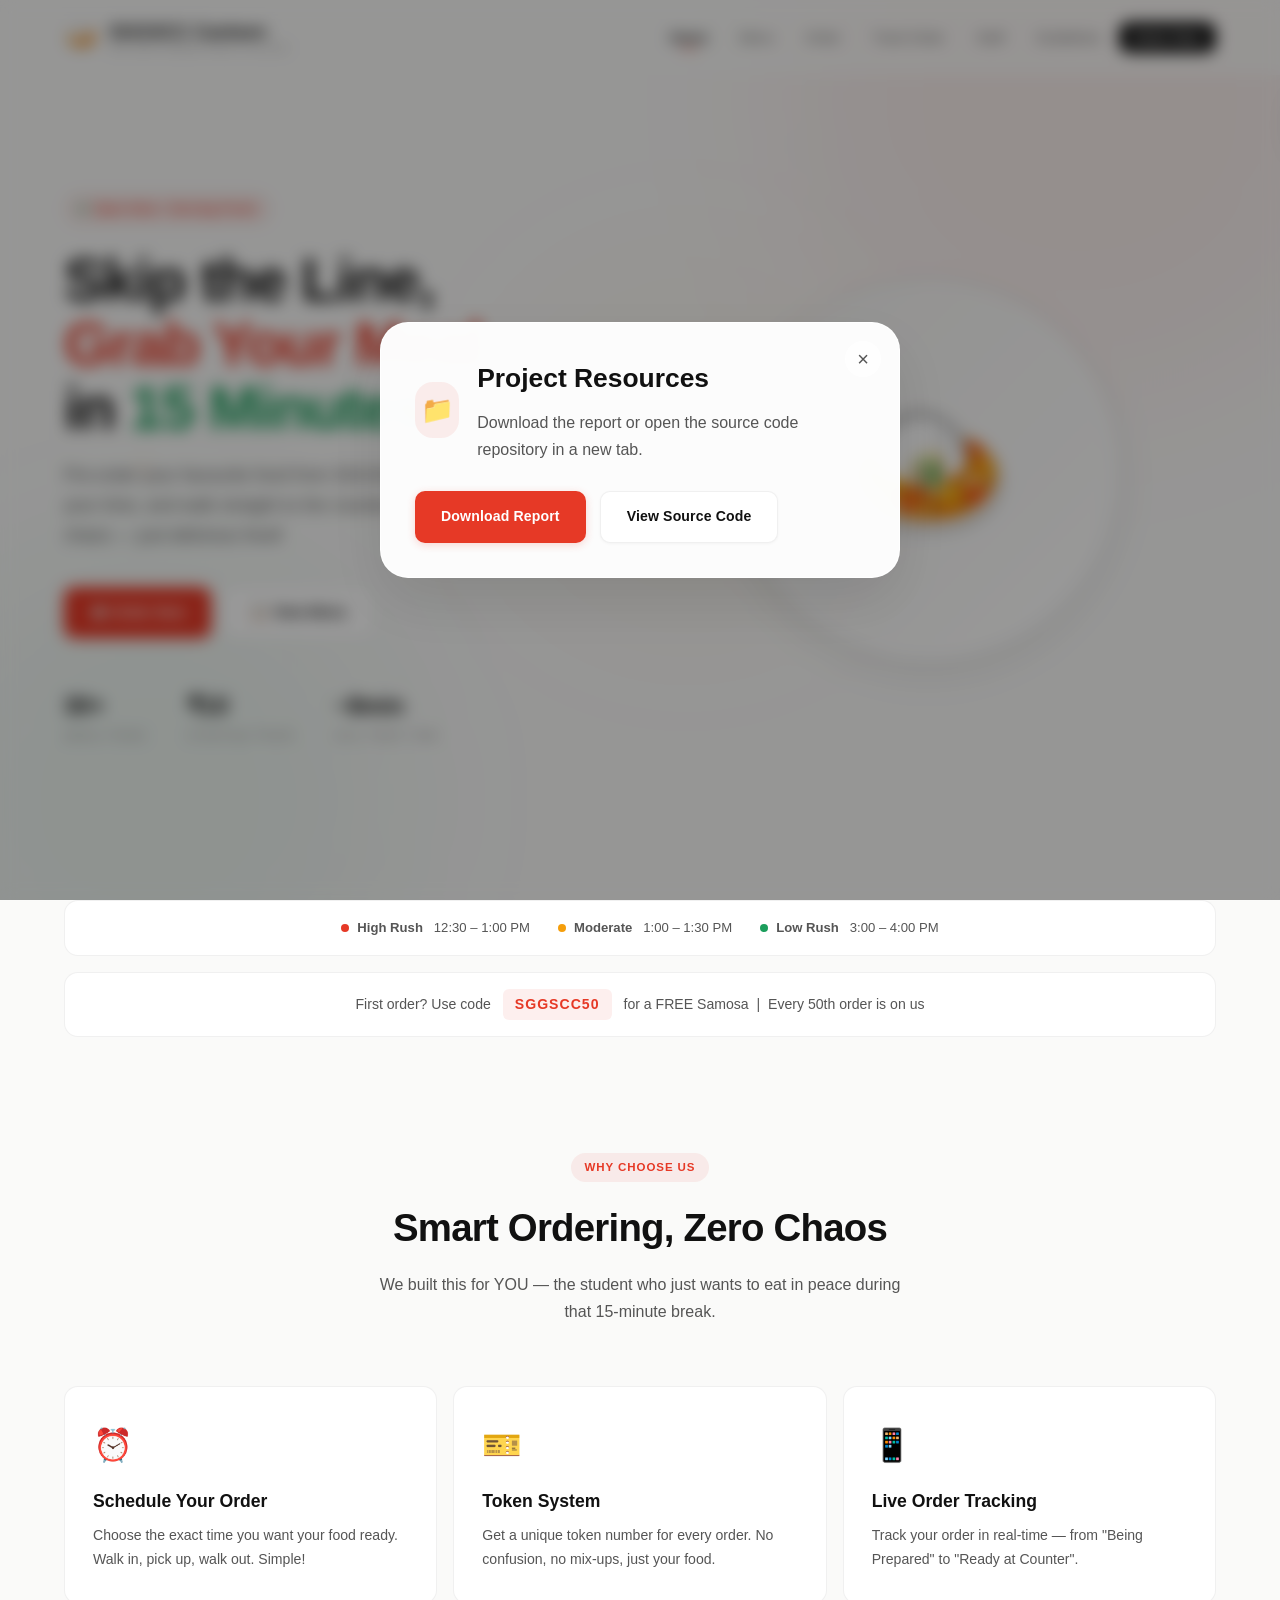
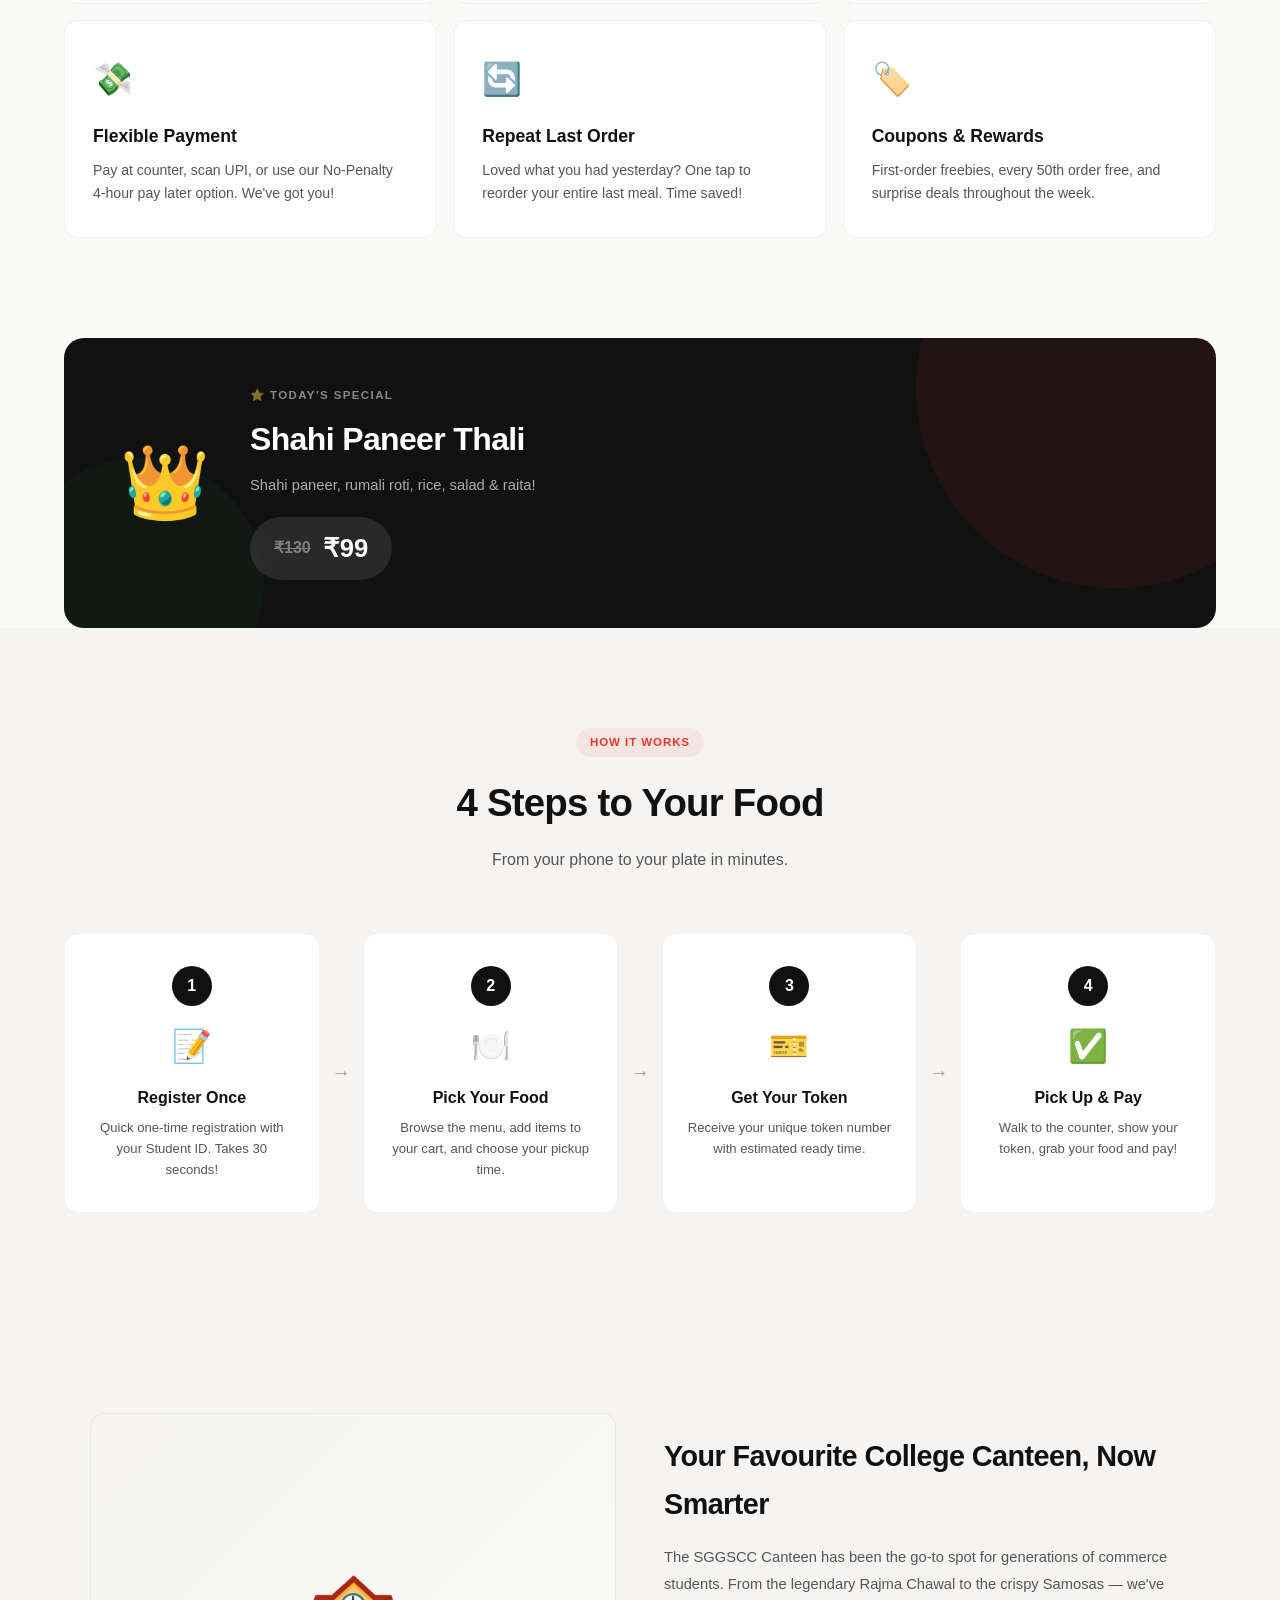
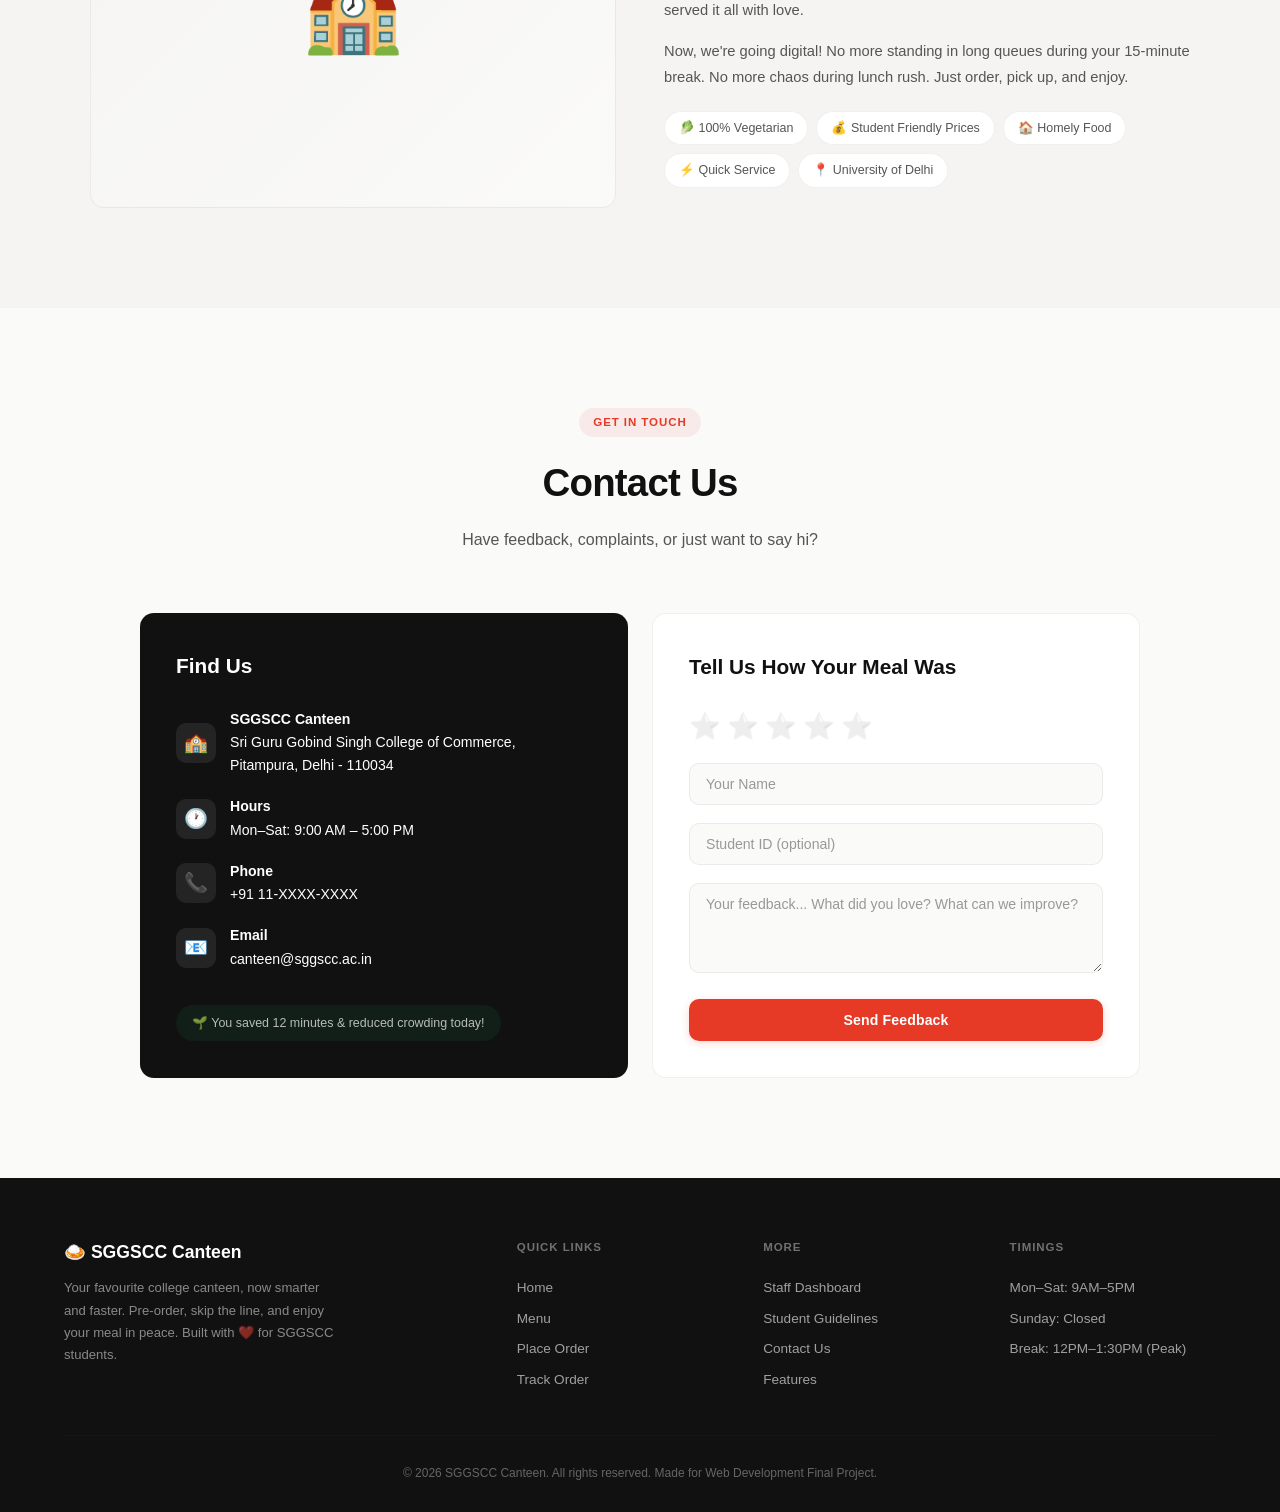
==== commit ba97e54e: "auto open modal on page load" ====
--- a/index.html
+++ b/index.html
@@ -65,9 +65,6 @@
                 <a href="menu.html" class="btn btn-secondary">
                     📋 View Menu
                 </a>
-                <button id="projectInfoBtn" class="btn btn-tertiary">
-                    📂 Project Info
-                </button>
             </div>
             <div class="hero-stats">
                 <div class="hero-stat">
